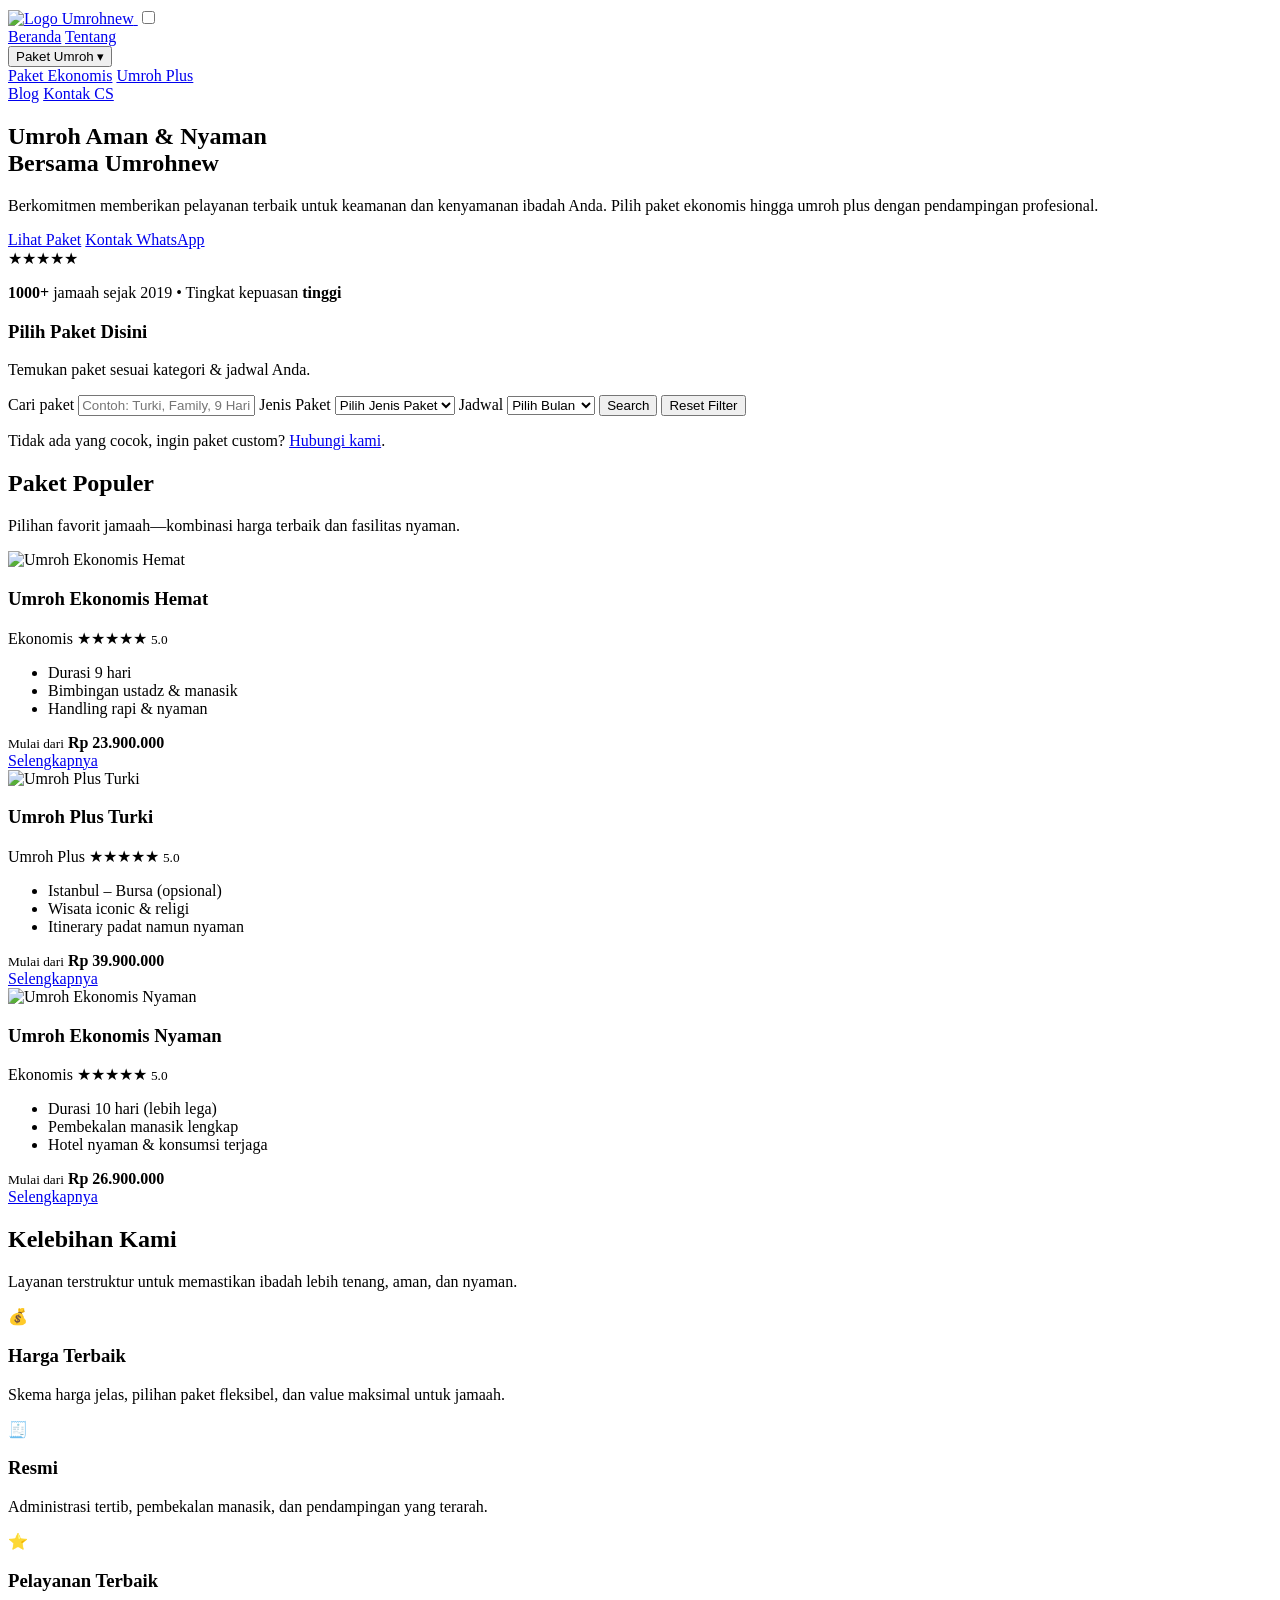
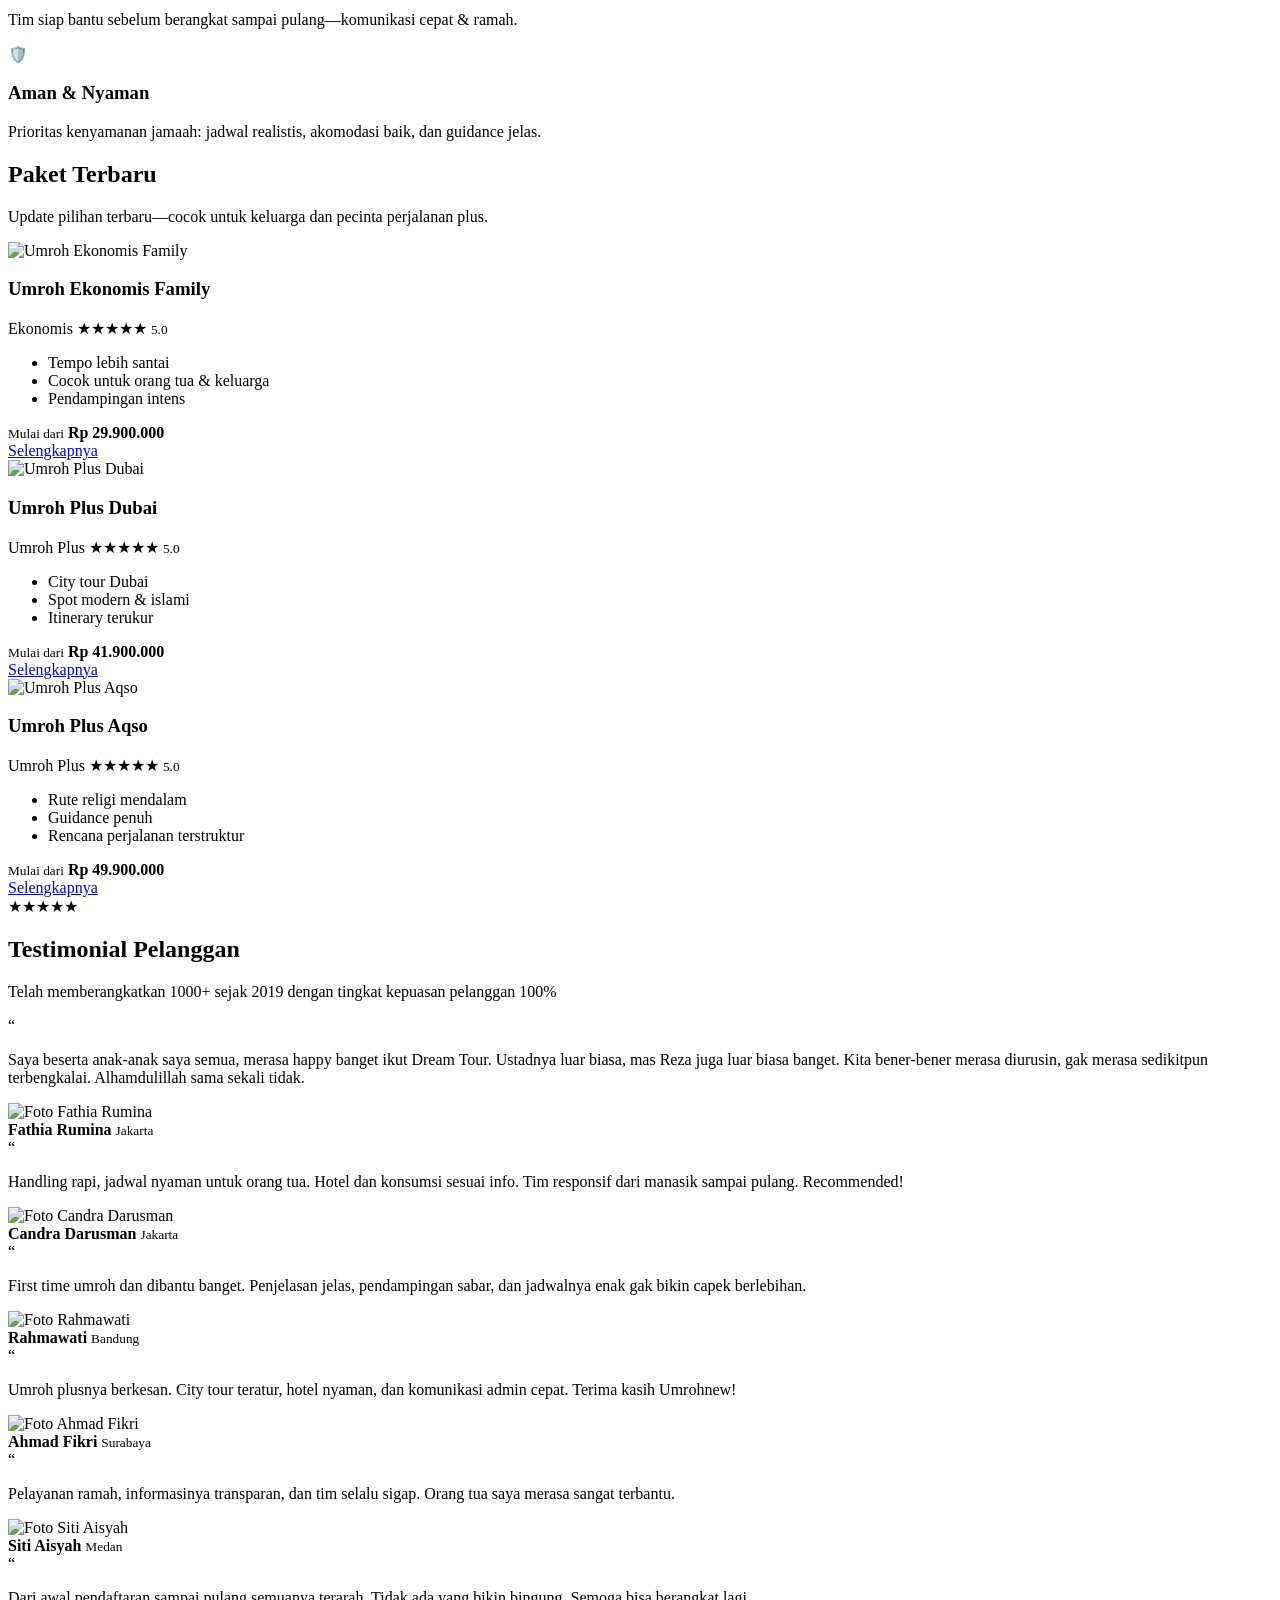
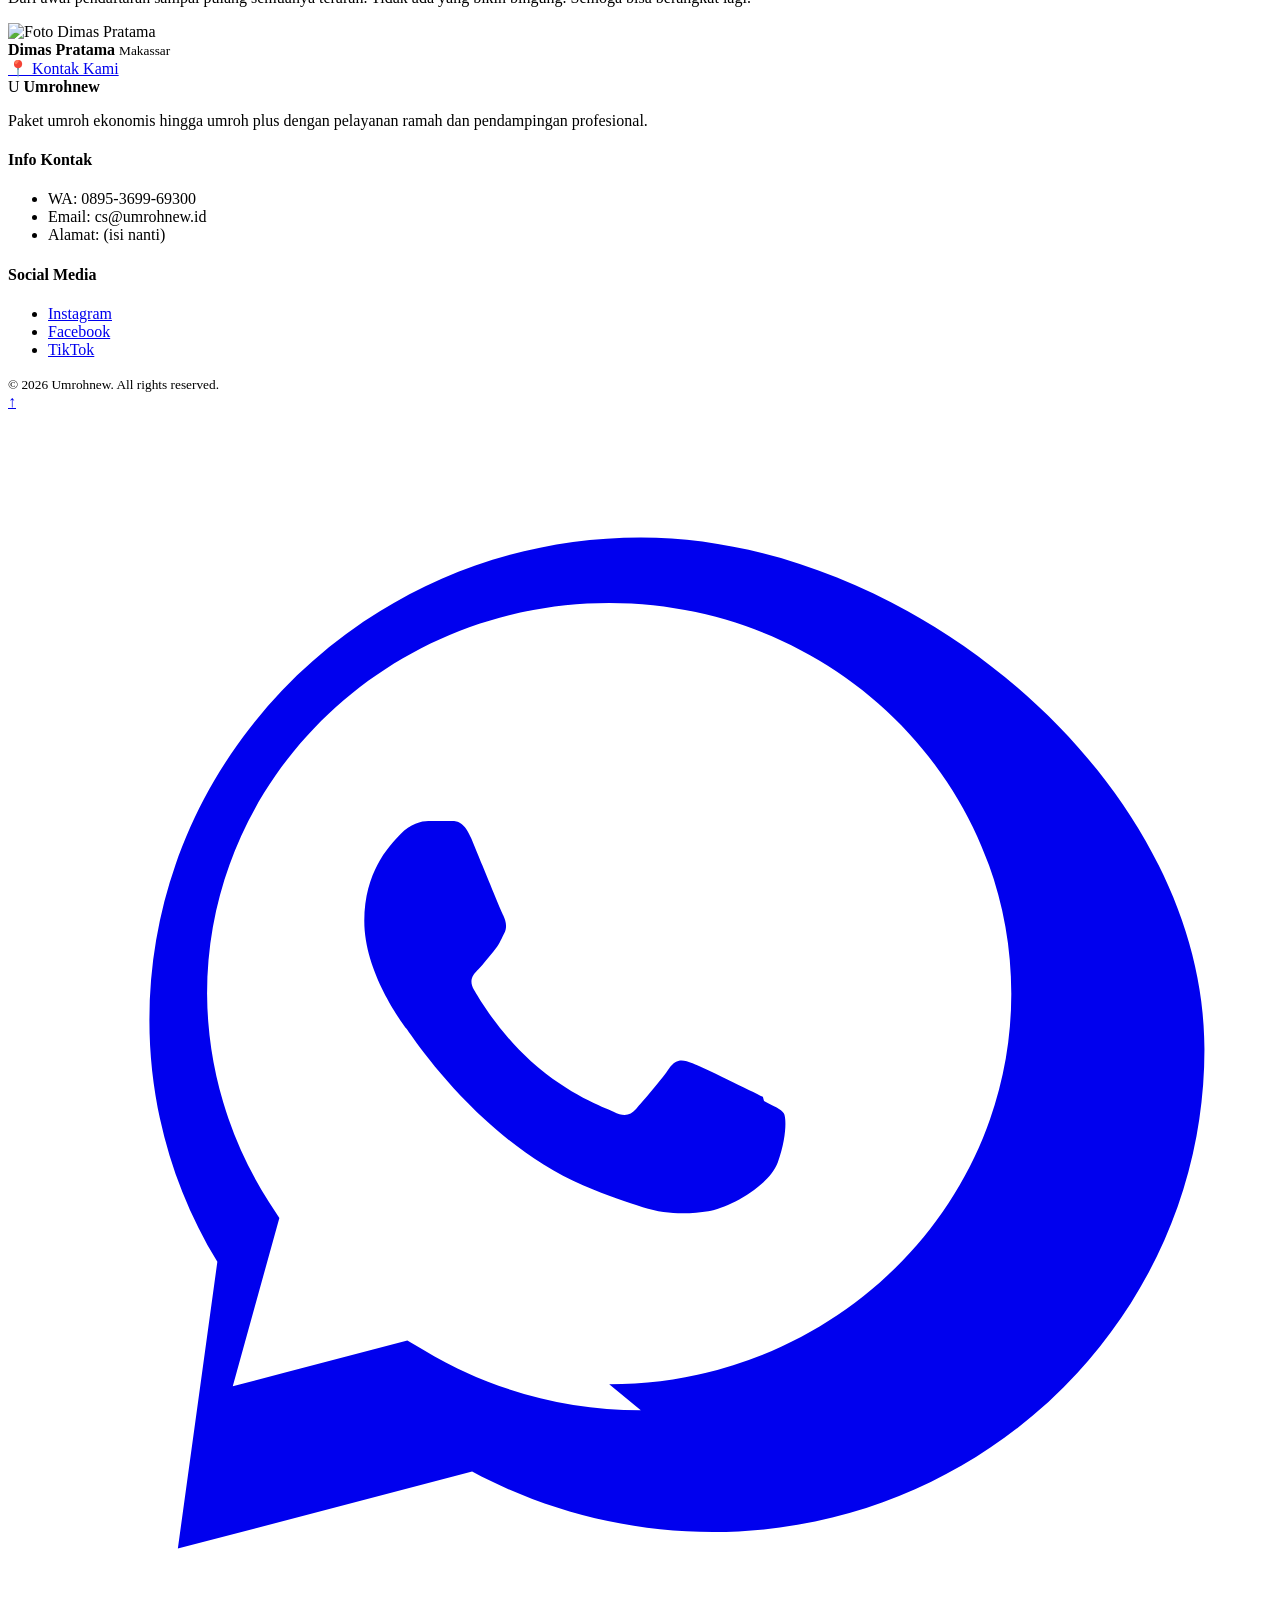
==== index.html @ 3539a723 "Add files via upload" ====
<!DOCTYPE html>
<html lang="id">
<head>
  <meta charset="utf-8" />
  <meta name="viewport" content="width=device-width, initial-scale=1" />

  <title>Umrohnew — Paket Umroh Aman & Nyaman</title>
  <meta name="description" content="Umrohnew menyediakan paket umroh aman & nyaman: ekonomis hingga umroh plus. Cari paket sesuai jadwal & budget Anda." />
  <meta name="keywords" content="paket umroh, umroh murah, paket umroh ekonomis, umroh plus, umroh plus turki, umroh plus dubai, umroh aqsa, travel umroh terpercaya, biaya umroh, jadwal umroh, umroh keluarga, umroh nyaman, umroh aman, umrohnew" />
  <meta name="author" content="haidar" />
  <meta name="robots" content="index,follow,max-image-preview:large,max-snippet:-1,max-video-preview:-1" />
  <meta name="googlebot" content="index,follow,max-image-preview:large,max-snippet:-1,max-video-preview:-1" />
  <meta name="theme-color" content="#1b1f5c" />

  <!-- Canonical -->
  <link rel="canonical" href="https://umrohnew.id/" />

  <!-- Favicon (maksimal) -->
  <link rel="icon" href="assets/img/favicon.ico" sizes="any">
  <link rel="icon" type="image/png" href="assets/img/favicon-32.png" sizes="32x32">
  <link rel="icon" type="image/png" href="assets/img/favicon-16.png" sizes="16x16">
  <link rel="apple-touch-icon" href="assets/img/apple-touch-icon.png" sizes="180x180">
  <link rel="manifest" href="assets/site.webmanifest">
  <meta name="apple-mobile-web-app-title" content="Umrohnew">
  <meta name="application-name" content="Umrohnew">

  <!-- Open Graph -->
  <meta property="og:type" content="website" />
  <meta property="og:locale" content="id_ID" />
  <meta property="og:site_name" content="Umrohnew" />
  <meta property="og:title" content="Umrohnew — Paket Umroh Aman & Nyaman" />
  <meta property="og:description" content="Paket umroh ekonomis hingga umroh plus. Cari jadwal & budget terbaik, konsultasi cepat via WhatsApp." />
  <meta property="og:url" content="https://umrohnew.id/" />
  <meta property="og:image" content="https://source.unsplash.com/1200x630/?mecca,kaaba" />
  <meta property="og:image:alt" content="Paket Umroh Umrohnew" />

  <!-- Twitter -->
  <meta name="twitter:card" content="summary_large_image" />
  <meta name="twitter:title" content="Umrohnew — Paket Umroh Aman & Nyaman" />
  <meta name="twitter:description" content="Paket umroh ekonomis hingga umroh plus. Cari jadwal & budget terbaik, konsultasi cepat via WhatsApp." />
  <meta name="twitter:image" content="https://source.unsplash.com/1200x630/?mecca,kaaba" />

  <!-- Performance hints -->
  <link rel="preconnect" href="https://source.unsplash.com" crossorigin>
  <link rel="dns-prefetch" href="https://source.unsplash.com">
  <link rel="preconnect" href="https://wa.me" crossorigin>
  <link rel="dns-prefetch" href="https://wa.me">

  <link rel="preload" as="style" href="assets/css/main.css" />
  <link rel="stylesheet" href="assets/css/main.css" />

  <!-- Structured Data (AI Overview/SEO) -->
  <script type="application/ld+json">
  {
    "@context": "https://schema.org",
    "@type": "WebSite",
    "name": "Umrohnew",
    "url": "https://umrohnew.id/",
    "inLanguage": "id-ID",
    "publisher": {
      "@type": "Organization",
      "name": "Umrohnew",
      "url": "https://umrohnew.id/",
      "logo": {
        "@type": "ImageObject",
        "url": "https://umrohnew.id/assets/img/logo-umrohnew.png"
      }
    },
    "potentialAction": {
      "@type": "SearchAction",
      "target": "https://umrohnew.id/?q={search_term_string}",
      "query-input": "required name=search_term_string"
    }
  }
  </script>

  <script type="application/ld+json">
  {
    "@context": "https://schema.org",
    "@type": "Organization",
    "name": "Umrohnew",
    "url": "https://umrohnew.id/",
    "logo": "https://umrohnew.id/assets/img/logo-umrohnew.png",
    "sameAs": [],
    "contactPoint": [{
      "@type": "ContactPoint",
      "telephone": "+62-895-3699-69300",
      "contactType": "customer service",
      "areaServed": "ID",
      "availableLanguage": ["id"]
    }]
  }
  </script>

  <script type="application/ld+json">
  {
    "@context": "https://schema.org",
    "@type": "ItemList",
    "name": "Daftar Paket Umroh Umrohnew",
    "itemListElement": [
      {
        "@type": "ListItem",
        "position": 1,
        "item": {
          "@type": "Product",
          "name": "Umroh Ekonomis Hemat",
          "category": "Paket Ekonomis",
          "offers": {
            "@type": "Offer",
            "priceCurrency": "IDR",
            "price": "23900000",
            "availability": "https://schema.org/InStock"
          }
        }
      },
      {
        "@type": "ListItem",
        "position": 2,
        "item": {
          "@type": "Product",
          "name": "Umroh Plus Turki",
          "category": "Umroh Plus",
          "offers": {
            "@type": "Offer",
            "priceCurrency": "IDR",
            "price": "39900000",
            "availability": "https://schema.org/InStock"
          }
        }
      },
      {
        "@type": "ListItem",
        "position": 3,
        "item": {
          "@type": "Product",
          "name": "Umroh Ekonomis Nyaman",
          "category": "Paket Ekonomis",
          "offers": {
            "@type": "Offer",
            "priceCurrency": "IDR",
            "price": "26900000",
            "availability": "https://schema.org/InStock"
          }
        }
      },
      {
        "@type": "ListItem",
        "position": 4,
        "item": {
          "@type": "Product",
          "name": "Umroh Ekonomis Family",
          "category": "Paket Ekonomis",
          "offers": {
            "@type": "Offer",
            "priceCurrency": "IDR",
            "price": "29900000",
            "availability": "https://schema.org/InStock"
          }
        }
      },
      {
        "@type": "ListItem",
        "position": 5,
        "item": {
          "@type": "Product",
          "name": "Umroh Plus Dubai",
          "category": "Umroh Plus",
          "offers": {
            "@type": "Offer",
            "priceCurrency": "IDR",
            "price": "41900000",
            "availability": "https://schema.org/InStock"
          }
        }
      },
      {
        "@type": "ListItem",
        "position": 6,
        "item": {
          "@type": "Product",
          "name": "Umroh Plus Aqso",
          "category": "Umroh Plus",
          "offers": {
            "@type": "Offer",
            "priceCurrency": "IDR",
            "price": "49900000",
            "availability": "https://schema.org/InStock"
          }
        }
      }
    ]
  }
  </script>
</head>

<body id="top">
  <!-- Header / Navbar -->
  <header class="site-header">
    <div class="container nav-wrap">
      <a class="brand" href="#top" aria-label="Umrohnew">
        <img class="brand-logo" src="assets/img/logonew.png" alt="Logo Umrohnew" width="1600" height="1600" decoding="async" fetchpriority="high" />
      </a>

      <!-- Mobile nav toggle (no JS) -->
      <input type="checkbox" id="navToggle" class="nav-toggle" />
      <label for="navToggle" class="nav-burger" aria-label="Buka menu navigasi">
        <span></span><span></span><span></span>
      </label>

      <nav class="nav" aria-label="Navigasi utama">
        <a href="index.html" class="nav-link">Beranda</a>
        <a href="about.html" class="nav-link">Tentang</a>

        <div class="nav-dropdown">
          <button class="nav-link nav-dropbtn" type="button" aria-haspopup="true" aria-expanded="false">
            Paket Umroh <span class="caret">▾</span>
          </button>
          <div class="nav-dropmenu" role="menu">
            <a href="ekonomis.html" role="menuitem">Paket Ekonomis</a>
            <a href="umroh.html" role="menuitem">Umroh Plus</a>
          </div>
        </div>

        <a href="blog.html" class="nav-link">Blog</a>
        <a class="btn btn-ghost" href="kontak.html">Kontak CS</a>
      </nav>
    </div>
  </header>

  <!-- Hero -->
  <main id="beranda" class="hero">
    <div class="container hero-grid">
      <section class="hero-copy">
        <h1>Umroh Aman & Nyaman<br />Bersama <span class="highlight">Umrohnew</span></h1>
        <p class="lead">
          Berkomitmen memberikan pelayanan terbaik untuk keamanan dan kenyamanan ibadah Anda.
          Pilih paket ekonomis hingga umroh plus dengan pendampingan profesional.
        </p>

        <div class="hero-cta">
          <a class="btn btn-primary" href="#paket-populer">Lihat Paket</a>
          <a class="btn btn-outline" target="_blank" rel="noopener"
             href="https://wa.me/62895369969300?text=Assalamualaikum%20Umrohnew,%20saya%20ingin%20konsultasi%20paket%20umroh.">
            Kontak WhatsApp
          </a>
        </div>

        <div class="trust">
          <div class="stars" aria-label="Rating 5 dari 5">
            ★★★★★
          </div>
          <p><strong>1000+</strong> jamaah sejak 2019 • Tingkat kepuasan <strong>tinggi</strong></p>
        </div>
      </section>

      <aside class="hero-card" aria-label="Cari paket">
        <h3>Pilih Paket Disini</h3>
        <p class="muted">Temukan paket sesuai kategori & jadwal Anda.</p>

        <!-- SEARCH (functional) -->
        <form id="searchForm" class="search-form" action="#paket-populer" method="get">
          <label>
            Cari paket
            <input id="searchQuery" type="text" name="q" placeholder="Contoh: Turki, Family, 9 Hari" />
          </label>

          <label>
            Jenis Paket
            <select id="searchJenis" name="jenis">
              <option value="">Pilih Jenis Paket</option>
              <option value="ekonomis">Paket Ekonomis</option>
              <option value="plus">Umroh Plus</option>
            </select>
          </label>

          <label>
            Jadwal
            <select id="searchJadwal" name="jadwal">
              <option value="">Pilih Bulan</option>
              <option>Januari</option>
              <option>Februari</option>
              <option>Maret</option>
              <option>April</option>
              <option>Mei</option>
              <option>Juni</option>
              <option>Juli</option>
              <option>Agustus</option>
              <option>September</option>
              <option>Oktober</option>
              <option>November</option>
              <option>Desember</option>
            </select>
          </label>

          <button class="btn btn-primary btn-full" type="submit">Search</button>
          <button class="btn btn-dark btn-full" type="button" id="resetSearch">Reset Filter</button>
          <p class="small muted" id="searchResultInfo" aria-live="polite"></p>

          <p class="small muted">
            Tidak ada yang cocok, ingin paket custom? <a href="kontak.html">Hubungi kami</a>.
          </p>
        </form>
      </aside>
    </div>
  </main>

  <!-- Paket Populer -->
  <section id="paket-populer" class="section section-soft">
    <div class="container">
      <div class="section-head">
        <h2>Paket Populer</h2>
        <p class="muted">Pilihan favorit jamaah—kombinasi harga terbaik dan fasilitas nyaman.</p>
      </div>

      <div class="cards-grid">
        <!-- Ekonomis 1 -->
        <article class="pkg-card" id="paket-ekonomis"
          data-jenis="ekonomis"
          data-jadwal="Januari"
          data-title="Umroh Ekonomis Hemat"
          data-price="23900000">
          <div class="pkg-img" aria-label="Foto paket umroh">
            <img src="assets/img/umroh1_11zon.webp" alt="Umroh Ekonomis Hemat" loading="lazy" decoding="async" width="1200" height="900" />
          </div>
          <div class="pkg-body">
            <h3>Umroh Ekonomis Hemat</h3>
            <div class="pkg-meta">
              <span class="badge">Ekonomis</span>
              <span class="rating">★★★★★ <small>5.0</small></span>
            </div>
            <ul class="pkg-points">
              <li>Durasi 9 hari</li>
              <li>Bimbingan ustadz & manasik</li>
              <li>Handling rapi & nyaman</li>
            </ul>
            <div class="pkg-foot">
              <div class="price">
                <small>Mulai dari</small>
                <strong>Rp 23.900.000</strong>
              </div>
              <a class="btn btn-dark" href="ekonomis.html">Selengkapnya</a>
            </div>
          </div>
        </article>

        <!-- Plus 1 -->
        <article class="pkg-card" id="paket-plus"
          data-jenis="plus"
          data-jadwal="Februari"
          data-title="Umroh Plus Turki"
          data-price="39900000">
          <div class="pkg-img" aria-label="Foto umroh plus Turki">
            <img src="assets/img/umroh2_11zon.webp" alt="Umroh Plus Turki" loading="lazy" decoding="async" width="1200" height="900" />
          </div>
          <div class="pkg-body">
            <h3>Umroh Plus Turki</h3>
            <div class="pkg-meta">
              <span class="badge badge-plus">Umroh Plus</span>
              <span class="rating">★★★★★ <small>5.0</small></span>
            </div>
            <ul class="pkg-points">
              <li>Istanbul – Bursa (opsional)</li>
              <li>Wisata iconic & religi</li>
              <li>Itinerary padat namun nyaman</li>
            </ul>
            <div class="pkg-foot">
              <div class="price">
                <small>Mulai dari</small>
                <strong>Rp 39.900.000</strong>
              </div>
              <a class="btn btn-dark" href="umroh.html">Selengkapnya</a>
            </div>
          </div>
        </article>

        <!-- Ekonomis 2 -->
        <article class="pkg-card"
          data-jenis="ekonomis"
          data-jadwal="Maret"
          data-title="Umroh Ekonomis Nyaman"
          data-price="26900000">
          <div class="pkg-img" aria-label="Foto paket umroh ekonomis">
            <img src="assets/img/umroh3_11zon.webp" alt="Umroh Ekonomis Nyaman" loading="lazy" decoding="async" width="1200" height="900" />
          </div>
          <div class="pkg-body">
            <h3>Umroh Ekonomis Nyaman</h3>
            <div class="pkg-meta">
              <span class="badge">Ekonomis</span>
              <span class="rating">★★★★★ <small>5.0</small></span>
            </div>
            <ul class="pkg-points">
              <li>Durasi 10 hari (lebih lega)</li>
              <li>Pembekalan manasik lengkap</li>
              <li>Hotel nyaman & konsumsi terjaga</li>
            </ul>
            <div class="pkg-foot">
              <div class="price">
                <small>Mulai dari</small>
                <strong>Rp 26.900.000</strong>
              </div>
              <a class="btn btn-dark" href="ekonomis.html">Selengkapnya</a>
            </div>
          </div>
        </article>
      </div>
    </div>
  </section>

  <!-- Kelebihan -->
  <section class="section section-dark">
    <div class="container">
      <div class="section-head center">
        <h2>Kelebihan Kami</h2>
        <p class="muted-on-dark">
          Layanan terstruktur untuk memastikan ibadah lebih tenang, aman, dan nyaman.
        </p>
      </div>

      <div class="feature-grid">
        <div class="feature">
          <div class="icon">💰</div>
          <h3>Harga Terbaik</h3>
          <p>Skema harga jelas, pilihan paket fleksibel, dan value maksimal untuk jamaah.</p>
        </div>
        <div class="feature">
          <div class="icon">🧾</div>
          <h3>Resmi</h3>
          <p>Administrasi tertib, pembekalan manasik, dan pendampingan yang terarah.</p>
        </div>
        <div class="feature">
          <div class="icon">⭐</div>
          <h3>Pelayanan Terbaik</h3>
          <p>Tim siap bantu sebelum berangkat sampai pulang—komunikasi cepat & ramah.</p>
        </div>
        <div class="feature">
          <div class="icon">🛡️</div>
          <h3>Aman & Nyaman</h3>
          <p>Prioritas kenyamanan jamaah: jadwal realistis, akomodasi baik, dan guidance jelas.</p>
        </div>
      </div>
    </div>
  </section>

  <!-- Paket Terbaru -->
  <section class="section">
    <div class="container">
      <div class="section-head">
        <h2>Paket Terbaru</h2>
        <p class="muted">Update pilihan terbaru—cocok untuk keluarga dan pecinta perjalanan plus.</p>
      </div>

      <div class="cards-grid">
        <!-- Ekonomis 3 -->
        <article class="pkg-card"
          data-jenis="ekonomis"
          data-jadwal="April"
          data-title="Umroh Ekonomis Family"
          data-price="29900000">
          <div class="pkg-img" aria-label="Foto paket umroh family">
            <img src="assets/img/umroh4_11zon.webp" alt="Umroh Ekonomis Family" loading="lazy" decoding="async" width="1200" height="900" />
          </div>
          <div class="pkg-body">
            <h3>Umroh Ekonomis Family</h3>
            <div class="pkg-meta">
              <span class="badge">Ekonomis</span>
              <span class="rating">★★★★★ <small>5.0</small></span>
            </div>
            <ul class="pkg-points">
              <li>Tempo lebih santai</li>
              <li>Cocok untuk orang tua & keluarga</li>
              <li>Pendampingan intens</li>
            </ul>
            <div class="pkg-foot">
              <div class="price">
                <small>Mulai dari</small>
                <strong>Rp 29.900.000</strong>
              </div>
              <a class="btn btn-dark" href="ekonomis.html">Selengkapnya</a>
            </div>
          </div>
        </article>

        <!-- Plus 2 -->
        <article class="pkg-card"
          data-jenis="plus"
          data-jadwal="Mei"
          data-title="Umroh Plus Dubai"
          data-price="41900000">
          <div class="pkg-img" aria-label="Foto umroh plus Dubai">
            <img src="assets/img/umroh5_11zon.webp" alt="Umroh Plus Dubai" loading="lazy" decoding="async" width="1200" height="900" />
          </div>
          <div class="pkg-body">
            <h3>Umroh Plus Dubai</h3>
            <div class="pkg-meta">
              <span class="badge badge-plus">Umroh Plus</span>
              <span class="rating">★★★★★ <small>5.0</small></span>
            </div>
            <ul class="pkg-points">
              <li>City tour Dubai</li>
              <li>Spot modern & islami</li>
              <li>Itinerary terukur</li>
            </ul>
            <div class="pkg-foot">
              <div class="price">
                <small>Mulai dari</small>
                <strong>Rp 41.900.000</strong>
              </div>
              <a class="btn btn-dark" href="ekonomis.html">Selengkapnya</a>
            </div>
          </div>
        </article>

        <!-- Plus 3 -->
        <article class="pkg-card"
          data-jenis="plus"
          data-jadwal="Juni"
          data-title="Umroh Plus Aqso"
          data-price="49900000">
          <div class="pkg-img" aria-label="Foto umroh plus Aqso">
            <img src="assets/img/umroh6_11zon.webp" alt="Umroh Plus Aqso" loading="lazy" decoding="async" width="1200" height="900" />
          </div>
          <div class="pkg-body">
            <h3>Umroh Plus Aqso</h3>
            <div class="pkg-meta">
              <span class="badge badge-plus">Umroh Plus</span>
              <span class="rating">★★★★★ <small>5.0</small></span>
            </div>
            <ul class="pkg-points">
              <li>Rute religi mendalam</li>
              <li>Guidance penuh</li>
              <li>Rencana perjalanan terstruktur</li>
            </ul>
            <div class="pkg-foot">
              <div class="price">
                <small>Mulai dari</small>
                <strong>Rp 49.900.000</strong>
              </div>
              <a class="btn btn-dark" href="umroh.html">Selengkapnya</a>
            </div>
          </div>
        </article>
      </div>
    </div>
  </section>

  <!-- Testimonial (slider) -->
  <section class="section">
    <div class="container">
      <div class="section-head center testi-head">
        <div class="stars big testi-stars">★★★★★</div>
        <h2>Testimonial Pelanggan</h2>
        <p class="muted">Telah memberangkatkan 1000+ sejak 2019 dengan tingkat kepuasan pelanggan 100%</p>
      </div>

      <div class="testi-slider" id="testiSlider" aria-label="Slider testimonial">
        <div class="testi-track">
          <article class="testi-card testi-card-lg">
            <div class="quote-mark" aria-hidden="true">“</div>
            <p class="testi-text">
              Saya beserta anak-anak saya semua, merasa happy banget ikut Dream Tour. Ustadnya luar biasa, mas Reza juga luar biasa banget.
              Kita bener-bener merasa diurusin, gak merasa sedikitpun terbengkalai. Alhamdulillah sama sekali tidak.
            </p>
            <div class="testi-divider"></div>
            <div class="who who-lg">
              <img class="avatar-img" src="https://source.unsplash.com/200x200/?portrait,woman" alt="Foto Fathia Rumina" loading="lazy" decoding="async" width="200" height="200" />
              <div>
                <strong>Fathia Rumina</strong>
                <small class="muted">Jakarta</small>
              </div>
            </div>
          </article>

          <article class="testi-card testi-card-lg">
            <div class="quote-mark" aria-hidden="true">“</div>
            <p class="testi-text">
              Handling rapi, jadwal nyaman untuk orang tua. Hotel dan konsumsi sesuai info. Tim responsif dari manasik sampai pulang.
              Recommended!
            </p>
            <div class="testi-divider"></div>
            <div class="who who-lg">
              <img class="avatar-img" src="https://source.unsplash.com/200x200/?portrait,man" alt="Foto Candra Darusman" loading="lazy" decoding="async" width="200" height="200" />
              <div>
                <strong>Candra Darusman</strong>
                <small class="muted">Jakarta</small>
              </div>
            </div>
          </article>

          <article class="testi-card testi-card-lg">
            <div class="quote-mark" aria-hidden="true">“</div>
            <p class="testi-text">
              First time umroh dan dibantu banget. Penjelasan jelas, pendampingan sabar, dan jadwalnya enak gak bikin capek berlebihan.
            </p>
            <div class="testi-divider"></div>
            <div class="who who-lg">
              <img class="avatar-img" src="https://source.unsplash.com/200x200/?portrait,hijab" alt="Foto Rahmawati" loading="lazy" decoding="async" width="200" height="200" />
              <div>
                <strong>Rahmawati</strong>
                <small class="muted">Bandung</small>
              </div>
            </div>
          </article>

          <article class="testi-card testi-card-lg">
            <div class="quote-mark" aria-hidden="true">“</div>
            <p class="testi-text">
              Umroh plusnya berkesan. City tour teratur, hotel nyaman, dan komunikasi admin cepat. Terima kasih Umrohnew!
            </p>
            <div class="testi-divider"></div>
            <div class="who who-lg">
              <img class="avatar-img" src="https://source.unsplash.com/200x200/?portrait,male" alt="Foto Ahmad Fikri" loading="lazy" decoding="async" width="200" height="200" />
              <div>
                <strong>Ahmad Fikri</strong>
                <small class="muted">Surabaya</small>
              </div>
            </div>
          </article>

          <article class="testi-card testi-card-lg">
            <div class="quote-mark" aria-hidden="true">“</div>
            <p class="testi-text">
              Pelayanan ramah, informasinya transparan, dan tim selalu sigap. Orang tua saya merasa sangat terbantu.
            </p>
            <div class="testi-divider"></div>
            <div class="who who-lg">
              <img class="avatar-img" src="https://source.unsplash.com/200x200/?portrait,smile" alt="Foto Siti Aisyah" loading="lazy" decoding="async" width="200" height="200" />
              <div>
                <strong>Siti Aisyah</strong>
                <small class="muted">Medan</small>
              </div>
            </div>
          </article>

          <article class="testi-card testi-card-lg">
            <div class="quote-mark" aria-hidden="true">“</div>
            <p class="testi-text">
              Dari awal pendaftaran sampai pulang semuanya terarah. Tidak ada yang bikin bingung. Semoga bisa berangkat lagi.
            </p>
            <div class="testi-divider"></div>
            <div class="who who-lg">
              <img class="avatar-img" src="https://source.unsplash.com/200x200/?portrait,indonesia" alt="Foto Dimas Pratama" loading="lazy" decoding="async" width="200" height="200" />
              <div>
                <strong>Dimas Pratama</strong>
                <small class="muted">Makassar</small>
              </div>
            </div>
          </article>
        </div>
      </div>

      <div class="center mt-24">
        <a class="btn btn-outline btn-reviews" href="kontak.html" aria-label="Lihat semua ulasan">
          <span class="btn-ic" aria-hidden="true">📍</span>
          Kontak Kami
        </a>
      </div>
    </div>
  </section>

  <!-- Footer -->
  <footer class="site-footer">
    <div class="container footer-grid">
      <div>
        <div class="footer-brand">
          <span class="brand-mark">U</span>
          <strong>Umrohnew</strong>
        </div>
        <p class="muted-on-dark">
          Paket umroh ekonomis hingga umroh plus dengan pelayanan ramah dan pendampingan profesional.
        </p>
      </div>

      <div>
        <h4>Info Kontak</h4>
        <ul class="footer-list">
          <li>WA: 0895-3699-69300</li>
          <li>Email: cs@umrohnew.id</li>
          <li>Alamat: (isi nanti)</li>
        </ul>
      </div>

      <div>
        <h4>Social Media</h4>
        <ul class="footer-list">
          <li><a href="#top">Instagram</a></li>
          <li><a href="#top">Facebook</a></li>
          <li><a href="#top">TikTok</a></li>
        </ul>
      </div>
    </div>

    <div class="container footer-bottom">
      <small>© 2026 Umrohnew. All rights reserved.</small>
    </div>
  </footer>

  <!-- Floating Buttons -->
  <div class="floating">
    <a class="float-btn float-up" href="#top" aria-label="Kembali ke atas">↑</a>
    <a class="float-btn float-wa"
       target="_blank" rel="noopener"
       href="https://wa.me/62895369969300?text=Assalamualaikum%20Umrohnew,%20saya%20ingin%20konsultasi%20paket%20umroh."
       aria-label="Chat WhatsApp Umrohnew">
      <span class="wa-icon" aria-hidden="true">
        <svg class="wa-svg" viewBox="0 0 32 32" role="img" focusable="false">
          <path fill="currentColor" d="M19.11 17.36c-.26-.13-1.54-.76-1.78-.85-.24-.09-.41-.13-.59.13-.17.26-.68.85-.84 1.03-.15.17-.31.2-.57.07-.26-.13-1.1-.4-2.09-1.28-.77-.69-1.29-1.54-1.44-1.8-.15-.26-.02-.4.11-.53.12-.12.26-.31.39-.46.13-.15.17-.26.26-.44.09-.17.04-.33-.02-.46-.07-.13-.59-1.42-.81-1.95-.21-.5-.43-.44-.59-.44h-.5c-.17 0-.46.07-.7.33-.24.26-.92.9-.92 2.2 0 1.3.94 2.55 1.07 2.73.13.17 1.85 2.83 4.48 3.97.63.27 1.12.43 1.5.55.63.2 1.21.17 1.66.1.51-.08 1.54-.63 1.76-1.24.22-.61.22-1.13.15-1.24-.07-.11-.24-.17-.5-.31z"/>
          <path fill="currentColor" d="M16.02 3.2c-6.86 0-12.44 5.48-12.44 12.22 0 2.16.59 4.27 1.72 6.12L4.3 28.8l7.45-1.95c1.86 1 3.96 1.53 6.1 1.53 6.86 0 12.44-5.48 12.44-12.22S22.88 3.2 16.02 3.2zm0 22.1c-1.95 0-3.86-.53-5.52-1.54l-.39-.23-4.42 1.16 1.18-4.26-.26-.4a9.86 9.86 0 0 1-1.57-5.28c0-5.45 4.55-9.89 10.18-9.89 5.63 0 10.18 4.44 10.18 9.89 0 5.45-4.55 9.89-10.18 9.89z"/>
        </svg>
      </span>
    </a>
  </div>

  <!-- Scripts: search filter, WA detail, floating up, mobile dropdown, testimonial auto slide -->
  <script>
  (function () {
    const WA_NUMBER = "62895369969300";
    const DEFAULT_WA_TEXT = "Assalamualaikum Umrohnew, saya ingin konsultasi paket umroh.";

    function rupiah(n) {
      const num = Number(n || 0);
      return "Rp " + num.toLocaleString("id-ID");
    }
    function normalize(str) {
      return String(str || "").toLowerCase().replace(/\s+/g, " ").trim();
    }
    function buildWaLink(text) {
      return `https://wa.me/${WA_NUMBER}?text=${encodeURIComponent(text)}`;
    }
    function scrollToEl(el) {
      if (!el) return;
      el.scrollIntoView({ behavior: "smooth", block: "start" });
    }

    // ===== Search / Filter =====
    const form = document.getElementById("searchForm");
    const qInput = document.getElementById("searchQuery");
    const jenisSelect = document.getElementById("searchJenis");
    const jadwalSelect = document.getElementById("searchJadwal");
    const resetBtn = document.getElementById("resetSearch");
    const infoEl = document.getElementById("searchResultInfo");
    const paketSection = document.getElementById("paket-populer");
    const cards = Array.from(document.querySelectorAll(".pkg-card"));

    function applyFilter() {
      const q = normalize(qInput ? qInput.value : "");
      const jenis = normalize(jenisSelect ? jenisSelect.value : "");
      const jadwal = normalize(jadwalSelect ? jadwalSelect.value : "");

      let shown = 0;

      cards.forEach(card => {
        const title = normalize(card.dataset.title || card.querySelector("h3")?.textContent);
        const cardJenis = normalize(card.dataset.jenis);
        const cardJadwal = normalize(card.dataset.jadwal);

        const bullets = normalize(Array.from(card.querySelectorAll(".pkg-points li"))
          .map(li => li.textContent).join(" "));

        const textMatch = !q || title.includes(q) || bullets.includes(q);
        const jenisMatch = !jenis || cardJenis === jenis;
        const jadwalMatch = !jadwal || cardJadwal === jadwal;

        const ok = textMatch && jenisMatch && jadwalMatch;

        card.style.display = ok ? "" : "none";
        if (ok) shown++;
      });

      if (infoEl) {
        infoEl.textContent = shown === 0
          ? "Tidak ditemukan paket yang cocok. Coba ubah kata kunci / filter, atau hubungi kami."
          : `Menampilkan ${shown} paket sesuai pencarian.`;
      }

      scrollToEl(paketSection);
    }

    function resetFilter() {
      if (qInput) qInput.value = "";
      if (jenisSelect) jenisSelect.value = "";
      if (jadwalSelect) jadwalSelect.value = "";

      cards.forEach(card => (card.style.display = ""));
      if (infoEl) infoEl.textContent = "";
      scrollToEl(paketSection);
    }

    if (form) form.addEventListener("submit", function (e) { e.preventDefault(); applyFilter(); });
    if (resetBtn) resetBtn.addEventListener("click", resetFilter);
    if (jenisSelect) jenisSelect.addEventListener("change", applyFilter);
    if (jadwalSelect) jadwalSelect.addEventListener("change", applyFilter);

    // ===== Detail -> WhatsApp with paket info =====
    cards.forEach(card => {
      const detailBtn = card.querySelector('.btn.btn-dark[href="#kontak"]');
      if (!detailBtn) return;

      detailBtn.addEventListener("click", function (e) {
        e.preventDefault();

        const title = card.dataset.title || card.querySelector("h3")?.textContent?.trim() || "Paket Umroh";
        const jenis = card.dataset.jenis ? card.dataset.jenis.toUpperCase() : "";
        const jadwal = card.dataset.jadwal || "";
        const price = card.dataset.price ? rupiah(card.dataset.price) : (card.querySelector(".price strong")?.textContent?.trim() || "");

        const msg =
          `Assalamualaikum Umrohnew, saya ingin konsultasi paket:\n\n` +
          `• Paket: ${title}\n` +
          (jenis ? `• Jenis: ${jenis}\n` : "") +
          (jadwal ? `• Jadwal: ${jadwal}\n` : "") +
          (price ? `• Harga: ${price}\n` : "") +
          `\nMohon info detail itinerary & fasilitasnya. Terima kasih.`;

        window.open(buildWaLink(msg), "_blank", "noopener");
      });
    });

    // ===== Floating Up show/hide + smooth =====
    const floatUp = document.querySelector(".float-up");
    if (floatUp) {
      function toggleUp() {
        const show = window.scrollY > 300;
        floatUp.style.opacity = show ? "1" : "0";
        floatUp.style.pointerEvents = show ? "auto" : "none";
        floatUp.style.transform = show ? "translateY(0)" : "translateY(6px)";
      }
      toggleUp();
      window.addEventListener("scroll", toggleUp, { passive: true });

      floatUp.addEventListener("click", function (e) {
        e.preventDefault();
        window.scrollTo({ top: 0, behavior: "smooth" });
      });
    }

    // ===== Floating WA: ensure default text =====
    const floatWa = document.querySelector(".float-wa");
    if (floatWa) floatWa.setAttribute("href", buildWaLink(DEFAULT_WA_TEXT));

    // ===== Mobile dropdown toggle =====
    const dropBtn = document.querySelector(".nav-dropbtn");
    const dropMenu = document.querySelector(".nav-dropmenu");
    if (dropBtn && dropMenu) {
      dropBtn.addEventListener("click", function (e) {
        e.preventDefault();
        const isOpen = dropMenu.style.display === "block";
        dropMenu.style.display = isOpen ? "none" : "block";
        dropBtn.setAttribute("aria-expanded", String(!isOpen));
      });

      document.addEventListener("click", function (e) {
        const inDrop = e.target.closest(".nav-dropdown");
        if (!inDrop) {
          dropMenu.style.display = "";
          dropBtn.setAttribute("aria-expanded", "false");
        }
      });
    }

    // ===== Testimonial auto slide =====
    (function () {
      const slider = document.getElementById('testiSlider');
      if (!slider) return;

      const track = slider.querySelector('.testi-track');
      if (!track) return;

      let isPaused = false;
      let timer = null;

      function getStep() {
        const card = track.querySelector('.testi-card-lg');
        if (!card) return 0;
        const cardWidth = card.getBoundingClientRect().width;
        const gap = parseFloat(getComputedStyle(track).gap) || 0;
        return cardWidth + gap;
      }

      function autoSlide() {
        if (isPaused) return;
        const step = getStep();
        if (!step) return;

        const maxScroll = track.scrollWidth - track.clientWidth;
        const next = track.scrollLeft + step;

        if (next >= maxScroll - 2) {
          track.scrollTo({ left: 0, behavior: 'smooth' });
        } else {
          track.scrollTo({ left: next, behavior: 'smooth' });
        }
      }

      function start() {
        stop();
        timer = setInterval(autoSlide, 3500);
      }

      function stop() {
        if (timer) clearInterval(timer);
        timer = null;
      }

      slider.addEventListener('mouseenter', () => { isPaused = true; });
      slider.addEventListener('mouseleave', () => { isPaused = false; });

      slider.addEventListener('touchstart', () => { isPaused = true; }, { passive: true });
      slider.addEventListener('touchend', () => { isPaused = false; }, { passive: true });

      track.addEventListener('wheel', () => { isPaused = true; }, { passive: true });
      track.addEventListener('scroll', () => {
        isPaused = true;
        clearTimeout(track._resumeTimer);
        track._resumeTimer = setTimeout(() => { isPaused = false; }, 1200);
      }, { passive: true });

      start();
    })();

  })();
  </script>

</body>
</html>
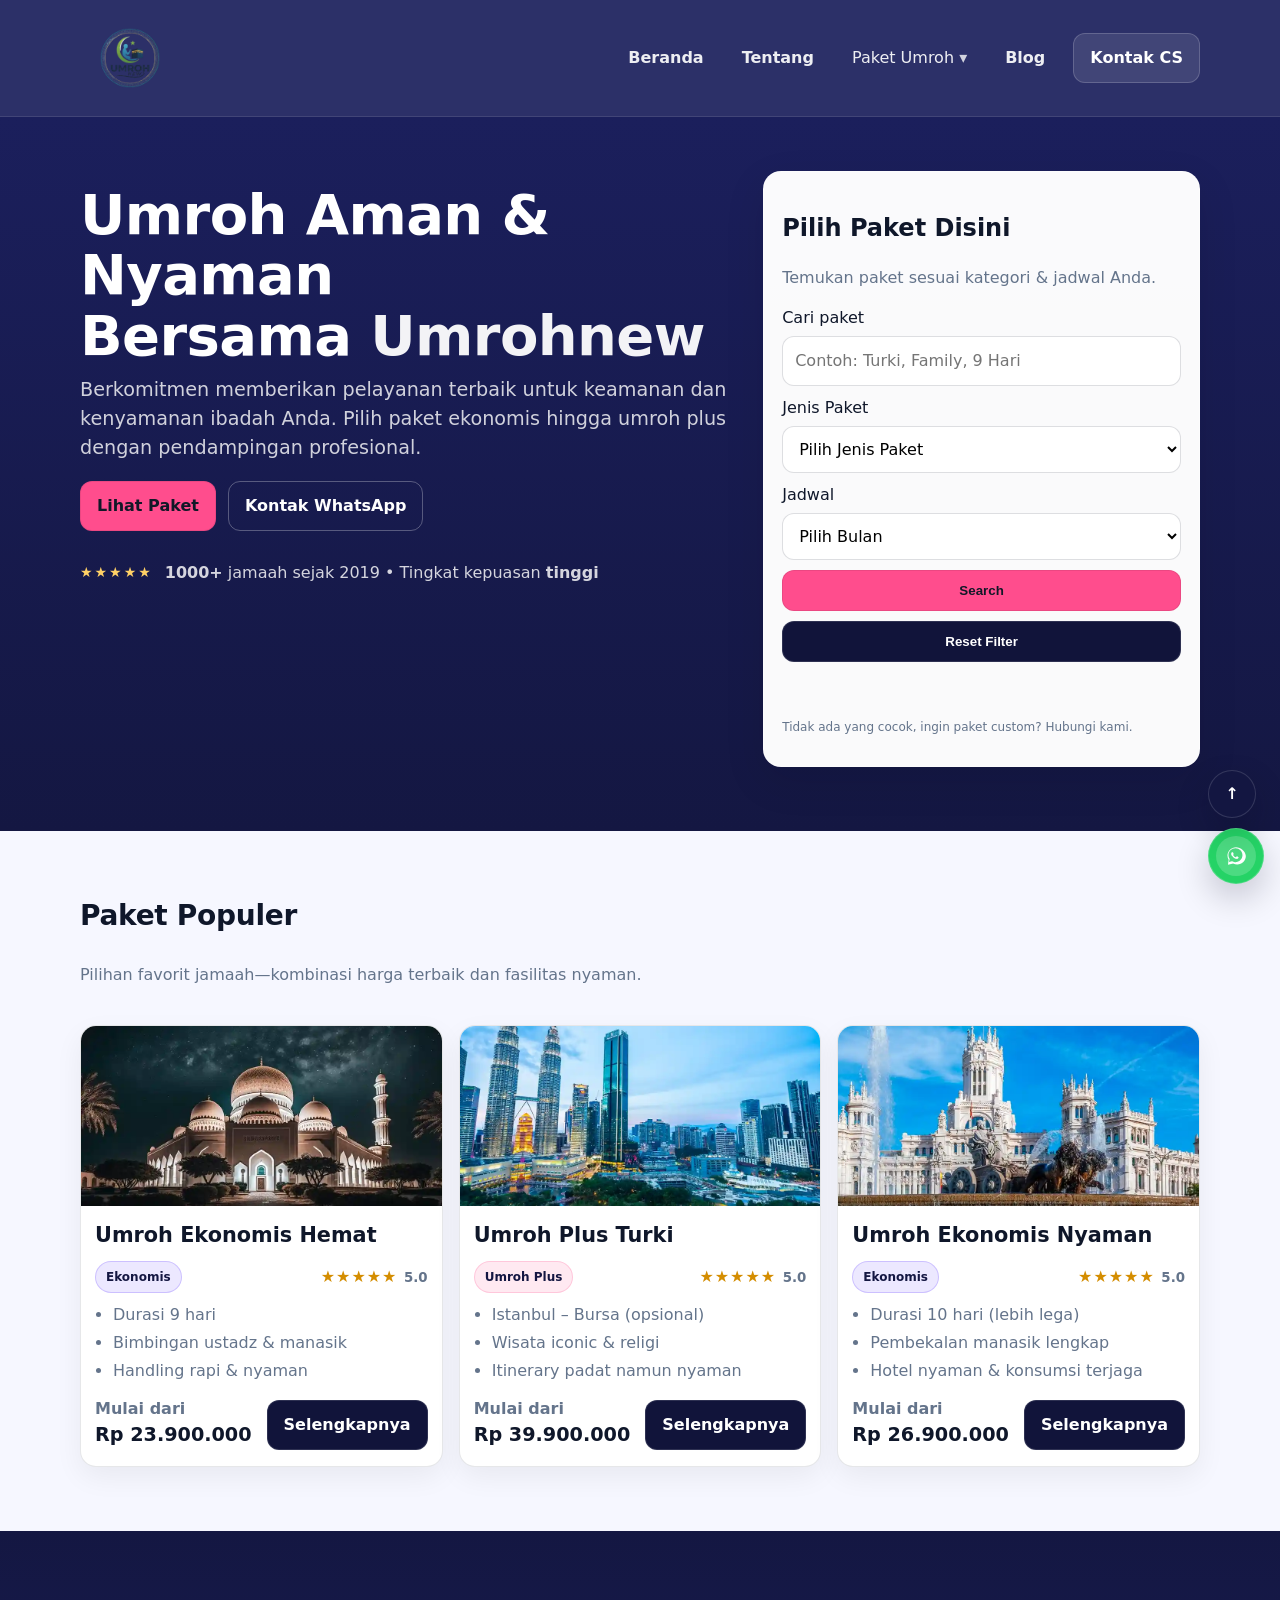
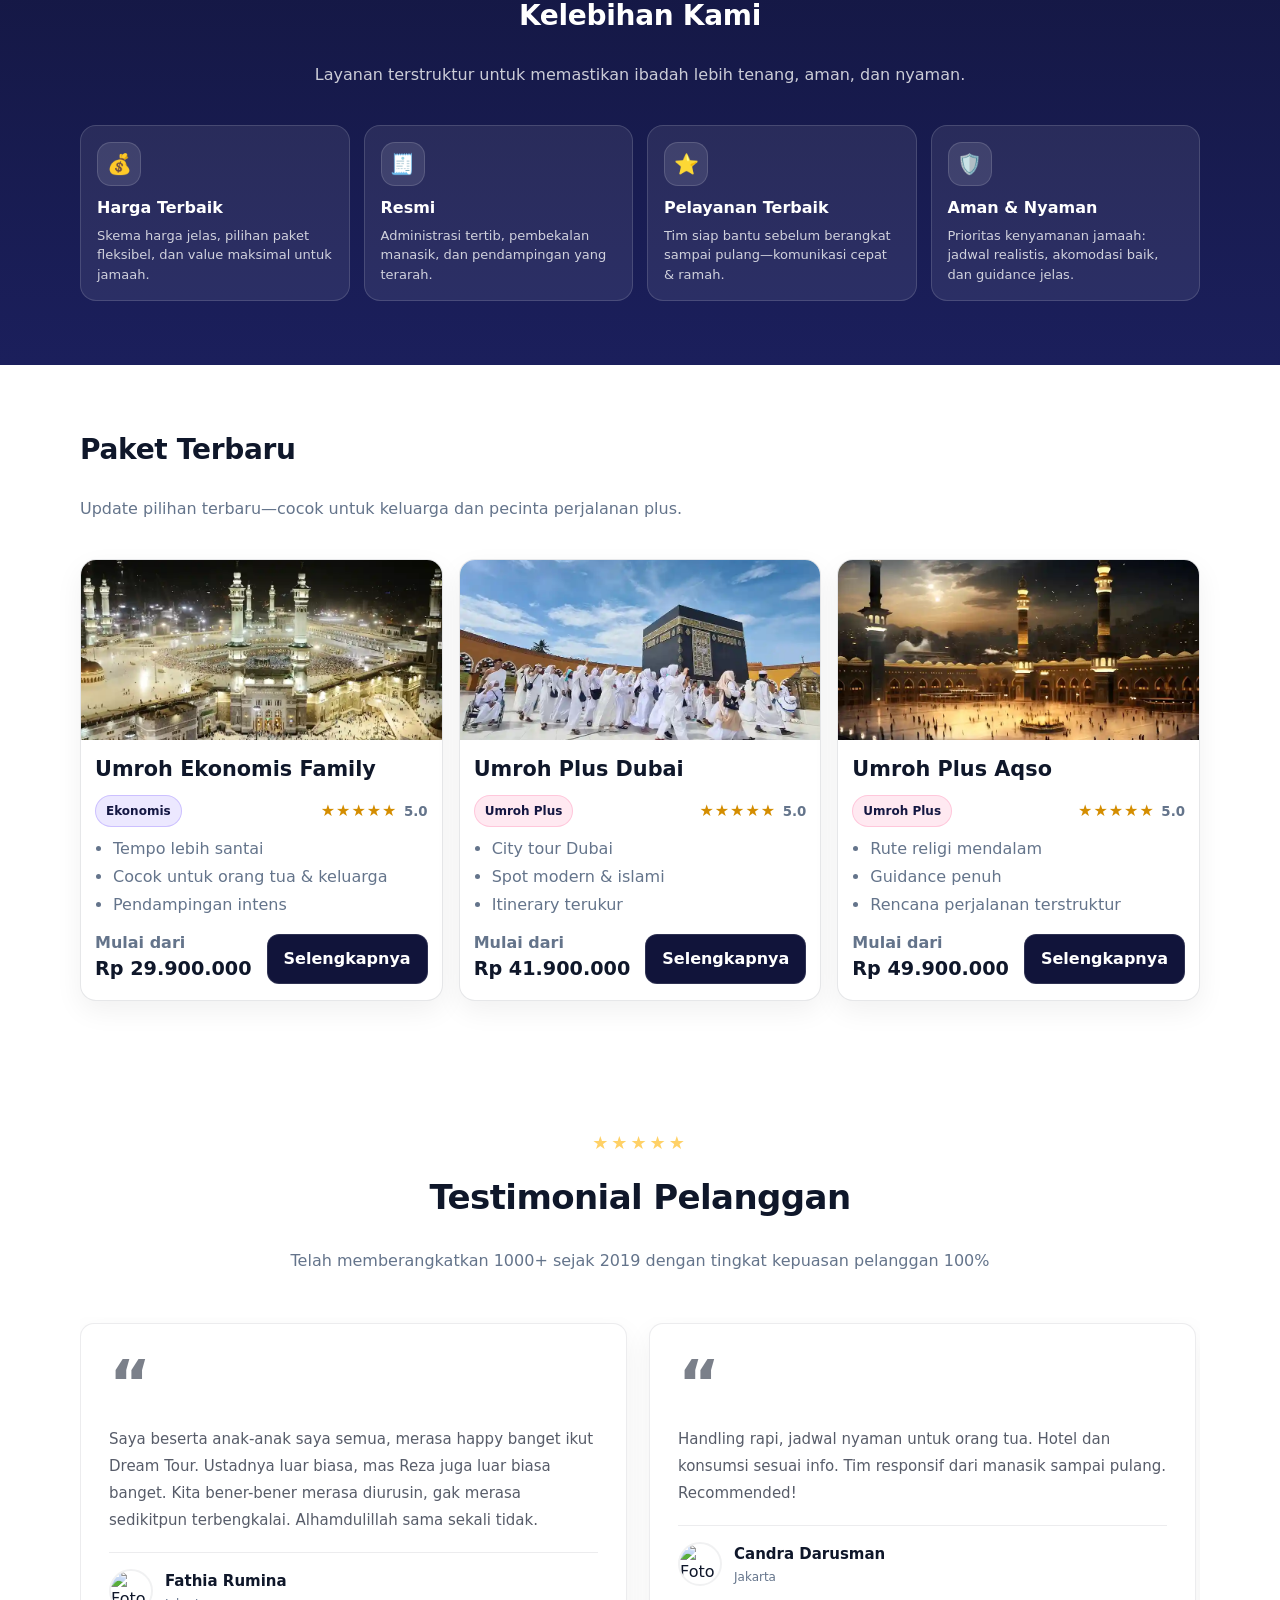
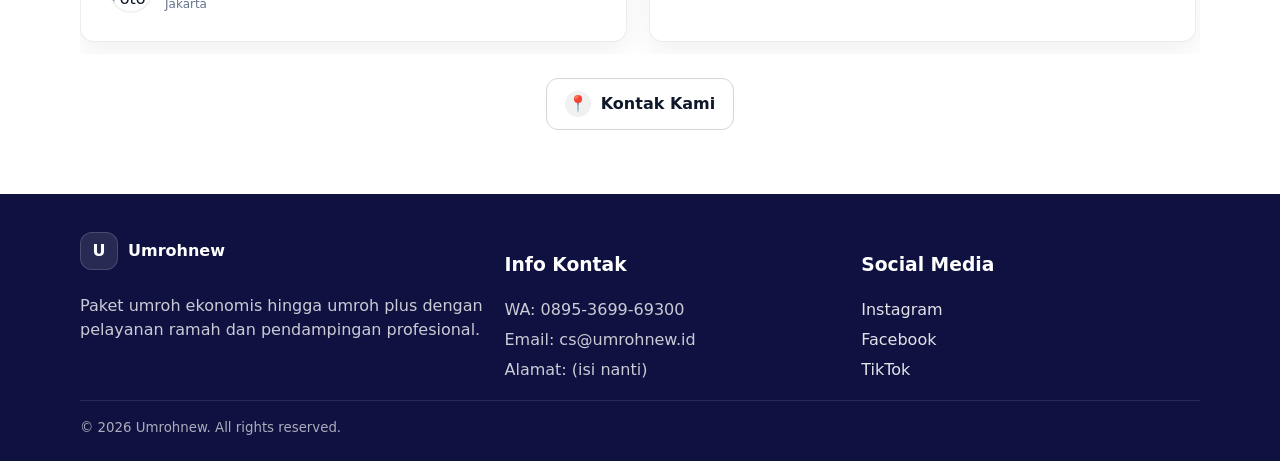
==== commit f651e2c2: "Update index.html" ====
--- a/index.html
+++ b/index.html
@@ -254,7 +254,7 @@
       </section>
 
       <aside class="hero-card" aria-label="Cari paket">
-        <h3>Pilih Paket Disini</h3>
+        <h2>Pilih Paket Disini</h2>
         <p class="muted">Temukan paket sesuai kategori & jadwal Anda.</p>
 
         <!-- SEARCH (functional) -->
@@ -562,7 +562,7 @@
             </p>
             <div class="testi-divider"></div>
             <div class="who who-lg">
-              <img class="avatar-img" src="https://source.unsplash.com/200x200/?portrait,woman" alt="Foto Fathia Rumina" loading="lazy" decoding="async" width="200" height="200" />
+              <img class="avatar-img" src="" alt="Foto Fathia Rumina" loading="lazy" decoding="async" width="200" height="200" />
               <div>
                 <strong>Fathia Rumina</strong>
                 <small class="muted">Jakarta</small>
@@ -578,7 +578,7 @@
             </p>
             <div class="testi-divider"></div>
             <div class="who who-lg">
-              <img class="avatar-img" src="https://source.unsplash.com/200x200/?portrait,man" alt="Foto Candra Darusman" loading="lazy" decoding="async" width="200" height="200" />
+              <img class="avatar-img" src="" alt="Foto Candra Darusman" loading="lazy" decoding="async" width="200" height="200" />
               <div>
                 <strong>Candra Darusman</strong>
                 <small class="muted">Jakarta</small>
@@ -593,7 +593,7 @@
             </p>
             <div class="testi-divider"></div>
             <div class="who who-lg">
-              <img class="avatar-img" src="https://source.unsplash.com/200x200/?portrait,hijab" alt="Foto Rahmawati" loading="lazy" decoding="async" width="200" height="200" />
+              <img class="avatar-img" src="" alt="Foto Rahmawati" loading="lazy" decoding="async" width="200" height="200" />
               <div>
                 <strong>Rahmawati</strong>
                 <small class="muted">Bandung</small>
@@ -608,7 +608,7 @@
             </p>
             <div class="testi-divider"></div>
             <div class="who who-lg">
-              <img class="avatar-img" src="https://source.unsplash.com/200x200/?portrait,male" alt="Foto Ahmad Fikri" loading="lazy" decoding="async" width="200" height="200" />
+              <img class="avatar-img" src="" alt="Foto Ahmad Fikri" loading="lazy" decoding="async" width="200" height="200" />
               <div>
                 <strong>Ahmad Fikri</strong>
                 <small class="muted">Surabaya</small>
@@ -623,7 +623,7 @@
             </p>
             <div class="testi-divider"></div>
             <div class="who who-lg">
-              <img class="avatar-img" src="https://source.unsplash.com/200x200/?portrait,smile" alt="Foto Siti Aisyah" loading="lazy" decoding="async" width="200" height="200" />
+              <img class="avatar-img" src="" alt="Foto Siti Aisyah" loading="lazy" decoding="async" width="200" height="200" />
               <div>
                 <strong>Siti Aisyah</strong>
                 <small class="muted">Medan</small>
@@ -638,7 +638,7 @@
             </p>
             <div class="testi-divider"></div>
             <div class="who who-lg">
-              <img class="avatar-img" src="https://source.unsplash.com/200x200/?portrait,indonesia" alt="Foto Dimas Pratama" loading="lazy" decoding="async" width="200" height="200" />
+              <img class="avatar-img" src="" alt="Foto Dimas Pratama" loading="lazy" decoding="async" width="200" height="200" />
               <div>
                 <strong>Dimas Pratama</strong>
                 <small class="muted">Makassar</small>
@@ -671,7 +671,7 @@
       </div>
 
       <div>
-        <h4>Info Kontak</h4>
+        <h3>Info Kontak</h3>
         <ul class="footer-list">
           <li>WA: 0895-3699-69300</li>
           <li>Email: cs@umrohnew.id</li>
@@ -680,7 +680,7 @@
       </div>
 
       <div>
-        <h4>Social Media</h4>
+        <h3>Social Media</h3>
         <ul class="footer-list">
           <li><a href="#top">Instagram</a></li>
           <li><a href="#top">Facebook</a></li>
--- a/assets/css/main.css
+++ b/assets/css/main.css
@@ -0,0 +1,1533 @@
+/* ========== Base ========== */ 
+:root{
+  /* GANTI WARNA (tidak sama dengan contoh teal) */
+  --bg: #1b1f5c;          /* biru-ungu gelap */
+  --bg-2: #141742;        /* lebih gelap */
+  --text: #0f172a;
+  --muted: #64748b;
+  --soft: #f6f7ff;
+  --white: #ffffff;
+
+  --accent: #ff4d8d;      /* pink */
+  --accent-2: #7c5cff;    /* ungu */
+
+  --card: #ffffff;
+  --border: rgba(15, 23, 42, 0.10);
+
+  --radius: 16px;
+  --shadow: 0 14px 40px rgba(2, 6, 23, 0.10);
+}
+
+*{ box-sizing: border-box; }
+html{ scroll-behavior: smooth; }
+body{
+  margin: 0;
+  font-family: ui-sans-serif, system-ui, -apple-system, Segoe UI, Roboto, Arial, "Apple Color Emoji","Segoe UI Emoji";
+  color: var(--text);
+  background: var(--white);
+  line-height: 1.5;
+}
+
+a{ color: inherit; text-decoration: none; }
+img{ max-width: 100%; height: auto; display: block; }
+
+.container{
+  width: min(1120px, calc(100% - 32px));
+  margin: 0 auto;
+}
+
+/* ========== Buttons ========== */
+.btn{
+  display: inline-flex;
+  align-items: center;
+  justify-content: center;
+  gap: 10px;
+  padding: 12px 16px;
+  border-radius: 12px;
+  border: 1px solid transparent;
+  font-weight: 600;
+  transition: transform .15s ease, opacity .15s ease, border-color .15s ease;
+  cursor: pointer;
+}
+.btn:hover{ transform: translateY(-1px); }
+.btn:active{ transform: translateY(0); opacity: .92; }
+
+.btn-primary{
+  background: var(--accent);
+  color: #111827;
+  border-color: rgba(0,0,0,.08);
+}
+.btn-outline{
+  background: transparent;
+  color: var(--white);
+  border-color: rgba(255,255,255,.28);
+}
+.btn-ghost{
+  background: rgba(255,255,255,.10);
+  color: var(--white);
+  border-color: rgba(255,255,255,.18);
+}
+.btn-dark{
+  background: #11143a;
+  color: var(--white);
+  border-color: rgba(255,255,255,.12);
+}
+.btn-full{ width: 100%; }
+
+/* ========== Header/Nav ========== */
+.site-header{
+  position: sticky;
+  top: 0;
+  z-index: 999; /* ensure above everything */
+  background: rgba(27, 31, 92, 0.92);
+  backdrop-filter: blur(10px);
+  border-bottom: 1px solid rgba(255,255,255,.10);
+}
+.nav-wrap{
+  position: relative;
+  display: flex;
+  align-items: center;
+  justify-content: space-between;
+  padding: 8px 0;
+}
+.brand{
+  display: flex;
+  align-items: center;
+  gap: 12px;
+  color: var(--white);
+}
+.brand-logo{
+  height: 100px;     /* lebih besar untuk desktop */
+  width: auto;
+  object-fit: contain;
+}
+
+/* versi mobile */
+@media (max-width: 980px){
+  .brand-logo{ height: 100px; }
+}
+@media (max-width: 420px){
+  .brand-logo{ height: 100px; }
+}
+
+
+.nav{
+  display: flex;
+  align-items: center;
+  gap: 18px;
+}
+.nav-link{
+  color: rgba(255,255,255,.92);
+  font-weight: 600;
+  padding: 10px 10px;
+  border-radius: 10px;
+}
+.nav-link:hover{
+  background: rgba(255,255,255,.08);
+}
+.caret{ opacity: .85; }
+
+/* Dropdown */
+.nav-dropdown{
+  position: relative;
+  display: inline-flex;
+}
+.nav-dropbtn{
+  background: transparent;
+  border: 0;
+  font: inherit;
+  cursor: pointer;
+}
+.nav-dropmenu{
+  position: absolute;
+  top: calc(100% + 10px);
+  left: 0;
+  min-width: 190px;
+  max-width: calc(100vw - 32px);
+  background: #121442;
+  border: 1px solid rgba(255,255,255,.12);
+  border-radius: 14px;
+  box-shadow: var(--shadow);
+  padding: 8px;
+  display: none;
+}
+.nav-dropmenu a{
+  display: block;
+  padding: 10px 12px;
+  color: rgba(255,255,255,.92);
+  border-radius: 10px;
+  font-weight: 600;
+}
+.nav-dropmenu a:hover{
+  background: rgba(255,255,255,.08);
+}
+.nav-dropdown:hover .nav-dropmenu{
+  display: block;
+}
+
+/* Mobile burger (no JS) */
+.nav-toggle{ display:none; }
+.nav-burger{
+  display: none;
+  width: 44px;
+  height: 40px;
+  border-radius: 12px;
+  border: 1px solid rgba(255,255,255,.18);
+  align-items: center;
+  justify-content: center;
+  gap: 5px;
+  flex-direction: column;
+  cursor: pointer;
+}
+.nav-burger span{
+  width: 18px;
+  height: 2px;
+  background: rgba(255,255,255,.92);
+  border-radius: 999px;
+}
+
+/* =========================================================
+   FIX DROPDOWN NAV MOBILE (SUPAYA TIDAK SAMPING-SAMPINGAN)
+   Tempel PALING BAWAH main.css
+   ========================================================= */
+
+@media (max-width: 980px){
+
+  /* parent dropdown harus column (bukan inline-flex row) */
+  .nav-dropdown{
+    display: flex !important;
+    flex-direction: column;
+    align-items: stretch;
+    width: 100%;
+  }
+
+  /* tombol dropdown full width + rata kiri */
+  .nav-dropbtn{
+    width: 100%;
+    display: flex;
+    align-items: center;
+    justify-content: space-between;
+    text-align: left;
+  }
+
+  /* dropdown menu: jangan selalu muncul */
+  .nav-dropmenu{
+    position: static;
+    width: 100%;
+    min-width: 0;
+    margin-top: 8px;
+
+    display: none;              /* PENTING: default hidden */
+    background: transparent;
+    border: 0;
+    box-shadow: none;
+    padding: 0;
+  }
+
+  /* tampilkan dropdown saat button aria-expanded=true (support JS kamu) */
+  .nav-dropbtn[aria-expanded="true"] + .nav-dropmenu{
+    display: block;
+  }
+
+  /* item dropdown full width */
+  .nav-dropmenu a{
+    width: 100%;
+    display: block;
+    padding: 10px 12px;
+    border-radius: 12px;
+    background: rgba(255,255,255,.06);
+    border: 1px solid rgba(255,255,255,.10);
+  }
+
+  /* matikan hover dropdown di mobile */
+  .nav-dropdown:hover .nav-dropmenu{
+    display: none;
+  }
+}
+
+
+
+/* ========== Hero ========== */
+.hero{
+  background: linear-gradient(180deg, var(--bg), var(--bg-2));
+  color: var(--white);
+  padding: 54px 0 64px;
+}
+.hero-grid{
+  display: grid;
+  grid-template-columns: 1.2fr 0.8fr;
+  gap: 28px;
+  align-items: start;
+}
+.hero-copy h1{
+  margin: 14px 0 10px;
+  font-size: clamp(3.5rem, 4vw, 3.5rem);
+  line-height: 1.08;
+  letter-spacing: -0.6px;
+}
+.highlight{ color: rgba(255,255,255,.95); }
+.lead{
+  margin: 0 0 18px;
+  color: rgba(255,255,255,.80);
+  max-width: 56ch;
+  font-size: 1.2rem;
+}
+.hero-cta{
+  display: flex;
+  gap: 12px;
+  flex-wrap: wrap;
+  margin-bottom: 14px;
+}
+.trust{
+  display: flex;
+  gap: 12px;
+  align-items: center;
+  margin-top: 14px;
+  color: rgba(255,255,255,.82);
+}
+.stars{
+  color: #ffd166;
+  letter-spacing: 2px;
+  font-size: 14px;
+}
+.stars.big{ font-size: 18px; }
+
+.hero-card{
+  background: rgba(255,255,255,.98);
+  color: var(--text);
+  border-radius: 18px;
+  box-shadow: var(--shadow);
+  border: 1px solid rgba(255,255,255,.25);
+  padding: 18px;
+}
+.hero-card h3{
+  margin: 2px 0 6px;
+  font-size: 1.4rem;
+}
+.muted{ color: var(--muted); }
+.small{ font-size: 12px; }
+
+.search-form{
+  display: grid;
+  gap: 10px;
+  margin-top: 12px;
+}
+.search-form label{
+  display: grid;
+  gap: 6px;
+  font-size: 1rem;
+  font-weight: 500;
+  color: #0f172a;
+}
+.search-form input,
+.search-form select{
+  width: 100%;
+  padding: 12px 12px;
+  border-radius: 12px;
+  border: 1px solid rgba(15, 23, 42, 0.14);
+  outline: none;
+  background: #fff;
+  font: inherit;
+}
+.search-form input:focus,
+.search-form select:focus{
+  border-color: rgba(124, 92, 255, 0.85);
+  box-shadow: 0 0 0 4px rgba(124, 92, 255, 0.20);
+}
+
+/* ========== Sections ========== */
+.section{ padding: 64px 0; }
+.section-soft{ background: var(--soft); }
+.section-dark{
+  background: linear-gradient(180deg, var(--bg-2), var(--bg));
+  color: var(--white);
+}
+.section-head{
+  display: grid;
+  gap: 10px;
+  margin-bottom: 22px;
+}
+.section-head h2{
+  margin: 0;
+  font-size: 28px;
+  letter-spacing: -0.3px;
+}
+.section-head.center{
+  text-align: center;
+  justify-items: center;
+}
+.muted-on-dark{ color: rgba(255,255,255,.78); }
+.center{ text-align: center; }
+.mt-24{ margin-top: 24px; }
+
+/* Package Cards */
+.cards-grid{
+  display: grid;
+  grid-template-columns: repeat(3, minmax(0, 1fr));
+  gap: 16px;
+}
+.pkg-card{
+  background: var(--card);
+  border-radius: var(--radius);
+  border: 1px solid var(--border);
+  overflow: hidden;
+  box-shadow: 0 10px 28px rgba(2,6,23,.06);
+  display: grid;
+  grid-template-rows: 180px 1fr;
+  min-width: 0;
+}
+.pkg-img{
+  width: 100%;
+  height: 180px;
+  overflow: hidden;
+}
+.pkg-img img{
+  width: 100%;
+  height: 100%;
+  object-fit: cover;
+  display: block;
+}
+.pkg-body{
+  padding: 14px 14px 16px;
+  display: grid;
+  gap: 10px;
+  min-width: 0;
+}
+.pkg-body h3{ margin: 0; font-size: 1.3rem; }
+.pkg-meta{
+  display: flex;
+  align-items: center;
+  justify-content: space-between;
+  gap: 10px;
+  min-width: 0;
+}
+.badge{
+  display: inline-flex;
+  padding: 6px 10px;
+  border-radius: 999px;
+  background: rgba(124,92,255,.14);
+  border: 1px solid rgba(124,92,255,.28);
+  color: #141742;
+  font-weight: 800;
+  font-size: 12px;
+}
+.badge-plus{
+  background: rgba(255,77,141,.12);
+  border-color: rgba(255,77,141,.22);
+  color: #141742;
+}
+.rating{
+  color: #d48d00;
+  font-weight: 900;
+  letter-spacing: 1px;
+}
+.rating small{
+  color: var(--muted);
+  letter-spacing: 0;
+  font-weight: 700;
+}
+.pkg-points{
+  margin: 0;
+  padding-left: 18px;
+  color: var(--muted);
+  display: grid;
+  gap: 4px;
+  font-size: 1rem;
+}
+.pkg-foot{
+  display: flex;
+  align-items: flex-end;
+  justify-content: space-between;
+  gap: 10px;
+  margin-top: 4px;
+}
+.price small{
+  display: block;
+  color: var(--muted);
+  font-weight: 700;
+  font-size: 1rem;
+}
+.price strong{ font-size: 1.2rem; }
+
+/* Features */
+.feature-grid{
+  display: grid;
+  grid-template-columns: repeat(4, minmax(0, 1fr));
+  gap: 14px;
+}
+.feature{
+  background: rgba(255,255,255,.08);
+  border: 1px solid rgba(255,255,255,.14);
+  border-radius: var(--radius);
+  padding: 16px;
+  min-width: 0;
+}
+.feature .icon{
+  width: 44px;
+  height: 44px;
+  border-radius: 14px;
+  display: grid;
+  place-items: center;
+  background: rgba(255,255,255,.10);
+  border: 1px solid rgba(255,255,255,.14);
+  margin-bottom: 10px;
+  font-size: 20px;
+}
+.feature h3{ margin: 0 0 6px; font-size: 16px; }
+.feature p{ margin: 0; color: rgba(255,255,255,.78); font-size: 13px; }
+
+/* ===== Testimonials Slider (auto slide, 2 kolom desktop) ===== */
+.testi-head h2{
+  font-size: 34px;
+  letter-spacing: -0.6px;
+}
+.testi-stars{
+  margin-bottom: 6px;
+  letter-spacing: 3px;
+}
+
+/* container slider */
+.testi-slider{
+  margin-top: 28px;
+  overflow: hidden;
+  position: relative;
+}
+
+/* track */
+.testi-track{
+  display: flex;
+  gap: 22px;
+  overflow-x: auto;
+  scroll-snap-type: x mandatory;
+  scroll-behavior: smooth;
+  padding: 6px 2px 12px;
+  -webkit-overflow-scrolling: touch;
+}
+.testi-track::-webkit-scrollbar{ height: 0; }
+.testi-track{ scrollbar-width: none; }
+
+.testi-card-lg{
+  flex: 0 0 calc((100% - 22px) / 2);
+  scroll-snap-align: start;
+  position: relative;
+  padding: 28px;
+  border-radius: 14px;
+  background: var(--card);
+  border: 1px solid rgba(15, 23, 42, 0.08);
+  box-shadow: 0 10px 28px rgba(2,6,23,.06);
+  min-height: 260px;
+  min-width: 0;
+}
+.quote-mark{
+  font-size: 64px;
+  line-height: 1;
+  font-weight: 900;
+  color: rgba(15, 23, 42, 0.55);
+  margin-bottom: 10px;
+}
+.testi-text{
+  color: rgba(15, 23, 42, 0.70);
+  font-size: 15px;
+  line-height: 1.8;
+  margin: 0 0 18px;
+}
+.testi-divider{
+  height: 1px;
+  background: rgba(15, 23, 42, 0.08);
+  margin: 18px 0 16px;
+}
+.who-lg{
+  display: flex;
+  gap: 12px;
+  align-items: center;
+}
+.avatar-img{
+  width: 44px;
+  height: 44px;
+  border-radius: 999px;
+  object-fit: cover;
+  border: 2px solid rgba(15, 23, 42, 0.06);
+  flex: 0 0 auto;
+}
+.who-lg strong{ display: block; font-size: 15px; }
+.who-lg small{ display: block; margin-top: 2px; font-size: 12px; }
+
+.btn-reviews{
+  color: var(--text);
+  background: transparent;
+  border-color: rgba(15, 23, 42, 0.18);
+  padding: 12px 18px;
+}
+.btn-reviews:hover{ border-color: rgba(15, 23, 42, 0.30); }
+.btn-ic{
+  display: inline-flex;
+  width: 26px;
+  height: 26px;
+  align-items: center;
+  justify-content: center;
+  border-radius: 999px;
+  background: rgba(15, 23, 42, 0.06);
+}
+
+/* Footer */
+.site-footer{
+  background: #0f1240;
+  color: var(--white);
+  padding: 38px 0 22px;
+}
+.footer-grid{
+  display: grid;
+  grid-template-columns: 1.2fr 1fr 1fr;
+  gap: 18px;
+}
+.brand-mark{
+  width: 38px;
+  height: 38px;
+  border-radius: 12px;
+  display: grid;
+  place-items: center;
+  background: rgba(255,255,255,.10);
+  border: 1px solid rgba(255,255,255,.16);
+  font-weight: 800;
+}
+.footer-brand{
+  display: inline-flex;
+  align-items: center;
+  gap: 10px;
+  margin-bottom: 8px;
+}
+.footer-list{
+  list-style: none;
+  padding: 0;
+  margin: 10px 0 0;
+  display: grid;
+  gap: 6px;
+  color: rgba(255,255,255,.78);
+}
+.footer-list a{ color: rgba(255,255,255,.88); }
+.footer-bottom{
+  border-top: 1px solid rgba(255,255,255,.10);
+  margin-top: 18px;
+  padding-top: 14px;
+  color: rgba(255,255,255,.65);
+}
+
+/* ========== Floating Buttons ========== */
+.floating{
+  position: fixed;
+  right: 16px;
+  bottom: 16px;
+  z-index: 60;
+  display: grid;
+  gap: 10px;
+  align-items: end;
+}
+.float-btn{
+  display: inline-flex;
+  align-items: center;
+  justify-content: center;
+  gap: 10px;
+  border-radius: 999px;
+  border: 1px solid rgba(255,255,255,.14);
+  box-shadow: 0 14px 34px rgba(2,6,23,.20);
+  cursor: pointer;
+  user-select: none;
+}
+.float-up{
+  width: 48px;
+  height: 48px;
+  background: rgba(20, 23, 66, 0.95);
+  color: var(--white);
+  font-weight: 900;
+}
+
+/* WA icon as real WhatsApp logo (SVG) */
+.float-wa{
+  width: 56px;
+  height: 56px;
+  background: #25D366;
+  color: #ffffff;
+  border: 1px solid rgba(255,255,255,.18);
+}
+.wa-icon{
+  width: 40px;
+  height: 40px;
+  border-radius: 999px;
+  display: grid;
+  place-items: center;
+  background: rgba(255,255,255,.18);
+}
+.wa-svg{
+  width: 22px;
+  height: 22px;
+  display: block;
+}
+
+/* =========================================================
+   RESPONSIVE (SATU BLOK) — bersih tanpa duplikat/bertabrakan
+========================================================= */
+
+/* Tablet & down */
+@media (max-width: 980px){
+  .hero-grid{ grid-template-columns: 1fr; }
+  .cards-grid{ grid-template-columns: repeat(2, minmax(0, 1fr)); }
+  .feature-grid{ grid-template-columns: repeat(2, minmax(0, 1fr)); }
+  .footer-grid{ grid-template-columns: 1fr; }
+
+  /* testimonial -> 1 per slide */
+  .testi-card-lg{ flex: 0 0 100%; }
+
+  /* Mobile nav */
+  .nav-burger{ display: inline-flex; }
+  .nav{
+    position: absolute;
+    left: 0;
+    right: 0;
+    top: calc(100% + 10px);
+    width: min(94vw, 420px);
+    margin: 0 auto;
+    background: rgba(15, 18, 64, 0.98);
+    border: 1px solid rgba(255,255,255,.12);
+    border-radius: 16px;
+    padding: 10px;
+    display: none;
+    flex-direction: column;
+    align-items: stretch;
+    gap: 8px;
+    box-shadow: var(--shadow);
+    max-height: calc(100vh - 120px);
+    overflow: auto;
+    -webkit-overflow-scrolling: touch;
+  }
+  .nav-link{ width: 100%; display: block; }
+  .nav .btn{ width: 100%; }
+
+  .nav-dropdown:hover .nav-dropmenu{ display: none; }
+  .nav-dropmenu{
+    position: static;
+    display: block;
+    background: transparent;
+    border: 0;
+    box-shadow: none;
+    padding: 0;
+    margin-left: 0;
+  }
+  .nav-dropmenu a{
+    background: rgba(255,255,255,.06);
+    border: 1px solid rgba(255,255,255,.10);
+  }
+  .nav-toggle:checked ~ .nav{ display: flex; }
+
+  /* ====== DETAIL PAKET (fix utama) ======
+     Ini dibuat "lebih umum" supaya kena walau wrapper-nya beda nama.
+  */
+  .detail-grid,
+  .detail-layout,
+  .detail-wrap,
+  .detail-container,
+  .detail-page-grid,
+  .paket-detail-grid{
+    display: grid !important;
+    grid-template-columns: 1fr !important;
+    gap: 14px !important;
+  }
+
+  /* jika layout detail dibuat pakai flex */
+  .detail-grid,
+  .detail-layout,
+  .detail-wrap,
+  .paket-detail-grid{
+    flex-direction: column !important;
+  }
+
+  .booking-box,
+  .detail-booking,
+  .booking-card,
+  .form-booking{
+    width: 100% !important;
+    max-width: 100% !important;
+    position: static !important;
+    top: auto !important;
+  }
+
+  /* tombol booking full width */
+  .booking-box .btn,
+  .detail-booking .btn,
+  .booking-card .btn,
+  .form-booking .btn{
+    width: 100% !important;
+  }
+
+  /* card kecil di kiri (ringkasan/informasi) jangan jadi kolom sempit */
+  .summary-grid,
+  .info-grid,
+  .detail-info-grid,
+  .ringkasan-grid{
+    display: grid !important;
+    grid-template-columns: 1fr !important;
+    gap: 12px !important;
+  }
+}
+
+/* Phone */
+@media (max-width: 720px){
+  .container{ width: min(1120px, calc(100% - 24px)); }
+
+  .nav-wrap{ padding: 12px 0; }
+  .brand-logo{ height: 36px; }
+
+  .hero{ padding: 36px 0 44px; }
+  .hero-grid{ gap: 16px; }
+  .hero-copy h1{
+    font-size: clamp(2.0rem, 6.2vw, 2.6rem);
+    line-height: 1.12;
+    margin: 10px 0 10px;
+  }
+  .lead{
+    font-size: 1rem;
+    max-width: none;
+    margin: 0 0 14px;
+  }
+
+  .hero-cta{ gap: 10px; }
+  .hero-cta .btn{ width: 100%; }
+
+  .trust{ flex-wrap: wrap; gap: 8px; }
+
+  .hero-card{ padding: 14px; }
+  .hero-card h3{ font-size: 1.2rem; }
+
+  .section{ padding: 44px 0; }
+  .section-head{ margin-bottom: 16px; }
+  .section-head h2{ font-size: 22px; }
+
+  .cards-grid{
+    grid-template-columns: 1fr !important;
+    gap: 14px;
+  }
+
+  .pkg-card{ grid-template-rows: 200px 1fr; }
+  .pkg-img{ height: 200px; }
+
+  .pkg-meta{ flex-wrap: wrap; align-items: flex-start; gap: 8px; }
+  .pkg-foot{ flex-direction: column; align-items: stretch; gap: 10px; }
+  .pkg-foot .btn{ width: 100%; }
+
+  .feature-grid{ grid-template-columns: 1fr !important; gap: 12px; }
+  .feature{ padding: 14px; }
+
+  .testi-head h2{ font-size: 24px; }
+  .testi-slider{ margin-top: 18px; }
+  .testi-track{ gap: 14px; padding: 6px 2px 10px; }
+  .testi-card-lg{ padding: 18px; min-height: auto; }
+  .quote-mark{ font-size: 48px; margin-bottom: 6px; }
+  .testi-text{ font-size: 14px; margin: 0 0 14px; }
+
+  .site-footer{ padding: 30px 0 18px; }
+  .footer-grid{ gap: 14px; }
+  .footer-bottom{ margin-top: 14px; padding-top: 12px; }
+
+  .floating{ right: 12px; bottom: 12px; gap: 8px; }
+  .float-up{ width: 44px; height: 44px; }
+  .float-wa{ width: 52px; height: 52px; }
+  .wa-icon{ width: 38px; height: 38px; }
+
+  /* DETAIL: gambar besar jadi proporsional */
+  #heroImg,
+  .detail-hero-img img,
+  .detail-img img,
+  .paket-hero-img img{
+    width: 100% !important;
+    height: 220px !important;
+    object-fit: cover !important;
+    border-radius: 14px;
+  }
+}
+
+/* Extra small phones */
+@media (max-width: 380px){
+  .hero-copy h1{ font-size: 1.9rem; }
+  .pkg-card{ grid-template-rows: 190px 1fr; }
+  .pkg-img{ height: 190px; }
+  .nav{ width: min(92vw, 320px); }
+}
+
+/* Avoid accidental horizontal scroll on mobile */
+html, body{ overflow-x: hidden; }
+
+/* =========================================================
+   DETAIL PAKET - FORCE 1 COLUMN ON MOBILE (TANPA UBAH HTML)
+   Tempel di PALING BAWAH main.css
+========================================================= */
+
+@media (max-width: 820px){
+
+  /* 1) Grid utama (gambar kiri + booking kanan) jadi 1 kolom */
+  .hero-grid{
+    grid-template-columns: 1fr !important;
+    gap: 14px !important;
+  }
+
+  /* Pastikan section & aside tidak "nyempil" */
+  .hero-grid > section,
+  .hero-grid > aside{
+    width: 100% !important;
+    min-width: 0 !important;
+  }
+
+  /* 2) Gambar hero di detail: tinggi lebih pendek biar pas HP */
+  #heroImg{
+    height: 220px !important;
+  }
+
+  /* 3) Grid "Informasi Paket" yang pakai inline repeat(2,1fr)
+        -> paksa jadi 1 kolom */
+  .hero-grid .cards-grid{
+    grid-template-columns: 1fr !important;
+  }
+
+  /* 4) Booking box jangan bikin layout sempit, full width */
+  .hero-grid aside.hero-card{
+    padding: 14px !important;
+  }
+
+  /* 5) Tombol harga: rapikan agar teks tidak kepotong */
+  .price-opt{
+    display: flex !important;
+    align-items: center !important;
+    justify-content: space-between !important;
+    gap: 10px !important;
+    width: 100% !important;
+    white-space: normal !important;
+  }
+
+  /* span harga yang pakai margin-left:auto biar tetap rapi */
+  .price-opt span{
+    margin-left: auto !important;
+    text-align: right !important;
+    white-space: nowrap !important;
+    flex: 0 0 auto !important;
+  }
+
+  /* 6) Meta badge + rating agar tidak memaksa 1 baris */
+  .pkg-meta{
+    flex-wrap: wrap !important;
+    align-items: flex-start !important;
+    gap: 8px !important;
+  }
+
+  /* 7) Paksa semua card tidak overflow */
+  .pkg-card,
+  .hero-card{
+    min-width: 0 !important;
+  }
+}
+
+/* Extra small phones: buat lebih nyaman */
+@media (max-width: 420px){
+
+  /* padding container biar lega */
+  .container{
+    width: min(1120px, calc(100% - 22px)) !important;
+  }
+
+  /* heading tidak terlalu besar */
+  #title{
+    font-size: 24px !important;
+    line-height: 1.15 !important;
+  }
+
+  /* tombol price: stack kalau sempit */
+  .price-opt{
+    flex-direction: column !important;
+    align-items: flex-start !important;
+  }
+  .price-opt span{
+    margin-left: 0 !important;
+  }
+}
+
+/* =========================================================
+   BLOG + ARTICLE (RESPONSIVE) - TEMPel PALING BAWAH main.css
+========================================================= */
+
+/* ---------- BLOG HERO LAYOUT ---------- */
+.blog-hero{
+  display: grid;
+  grid-template-columns: 1.2fr .8fr;
+  gap: 18px;
+  align-items: start;
+}
+.blog-hero__img{
+  border-radius: 14px;
+  overflow: hidden;
+  border: 1px solid rgba(15,23,42,.10);
+  margin-top: 12px;
+}
+.blog-hero__img img{
+  width: 100%;
+  height: 260px;
+  object-fit: cover;
+  display: block;
+}
+
+/* Search box */
+.blog-search{
+  margin-top: 14px;
+}
+.blog-search__label{
+  display:block;
+  font-weight: 700;
+  margin-bottom: 8px;
+  color: rgba(255,255,255,.92);
+}
+.blog-search__row{
+  display:flex;
+  gap: 10px;
+  flex-wrap: wrap;
+}
+.blog-search__input{
+  flex: 1 1 280px;
+  min-width: 0;
+  width: 100%;
+  padding: 12px 12px;
+  border-radius: 12px;
+  border: 1px solid rgba(255,255,255,.22);
+  outline: none;
+  background: rgba(255,255,255,.10);
+  color: #fff;
+  font: inherit;
+}
+.blog-search__input::placeholder{ color: rgba(255,255,255,.70); }
+.blog-search__input:focus{
+  border-color: rgba(255,255,255,.38);
+  box-shadow: 0 0 0 4px rgba(124, 92, 255, 0.20);
+}
+
+/* ---------- BLOG CARD TWEAKS ---------- */
+.blog-card .pkg-body{
+  gap: 8px;
+}
+.blog-meta{
+  display: flex;
+  align-items: center;
+  justify-content: space-between;
+  gap: 10px;
+  flex-wrap: wrap;
+}
+.blog-pill{
+  display: inline-flex;
+  padding: 6px 10px;
+  border-radius: 999px;
+  background: rgba(124,92,255,.14);
+  border: 1px solid rgba(124,92,255,.28);
+  color: #141742;
+  font-weight: 800;
+  font-size: 12px;
+}
+.blog-meta__small{
+  font-size: 12px;
+}
+.blog-title{
+  margin: 0;
+  font-size: 1.15rem;
+}
+.blog-title a{
+  text-decoration: none;
+}
+.blog-excerpt{
+  margin: 0;
+  font-size: 0.98rem;
+}
+
+/* Blog cover link area */
+.blog-card__cover{
+  display:block;
+  color: inherit;
+}
+
+/* ---------- BLOG PAGER ---------- */
+.blog-pager{
+  display:flex;
+  align-items:center;
+  justify-content: center;
+  gap: 12px;
+  margin-top: 18px;
+}
+.blog-pager__info{
+  min-width: 160px;
+  text-align:center;
+}
+.blog-pager .btn:disabled{
+  opacity: .55;
+  cursor: not-allowed;
+}
+
+/* ---------- ARTICLE LAYOUT ---------- */
+.article-hero{
+  margin-top: 12px;
+}
+.article-title{
+  margin: 10px 0 6px;
+  letter-spacing: -0.6px;
+  line-height: 1.12;
+  font-size: clamp(1.9rem, 3.2vw, 2.6rem);
+}
+.article-meta{
+  display:flex;
+  flex-wrap: wrap;
+  gap: 8px;
+  margin-bottom: 12px;
+}
+
+/* main figure */
+.article-figure{
+  margin: 0;
+  border-radius: 16px;
+  overflow: hidden;
+  border: 1px solid rgba(15,23,42,.10);
+  box-shadow: 0 10px 28px rgba(2,6,23,.06);
+}
+.article-figure img{
+  width: 100%;
+  height: 420px;
+  object-fit: cover;
+  display:block;
+}
+.article-figure figcaption{
+  padding: 10px 12px;
+  background: #fff;
+  border-top: 1px solid rgba(15,23,42,.08);
+  font-size: 12px;
+}
+
+/* TOC */
+.article-toc{
+  margin-top: 14px;
+}
+.article-toc details{
+  background: #fff;
+  border-radius: 14px;
+  border: 1px solid rgba(15,23,42,.10);
+  padding: 10px 12px;
+  box-shadow: 0 10px 28px rgba(2,6,23,.04);
+}
+.article-toc summary{
+  font-weight: 800;
+  cursor: pointer;
+}
+.toc-list{
+  margin-top: 10px;
+}
+.toc-ul{
+  margin: 0;
+  padding-left: 18px;
+  display: grid;
+  gap: 6px;
+}
+.toc-li a{
+  color: #11143a;
+}
+.toc-h3{
+  margin-left: 12px;
+  font-size: 0.95rem;
+  opacity: .92;
+}
+
+/* share buttons */
+.article-share{
+  display:flex;
+  flex-wrap: wrap;
+  gap: 10px;
+  margin-top: 14px;
+}
+
+/* layout grid */
+.article-layout{
+  display:grid;
+  grid-template-columns: 1.25fr .75fr;
+  gap: 18px;
+  align-items: start;
+  margin-top: 18px;
+}
+.article-content{
+  background: #fff;
+  border: 1px solid rgba(15,23,42,.10);
+  border-radius: 16px;
+  padding: 18px;
+  box-shadow: 0 10px 28px rgba(2,6,23,.04);
+}
+.article-content h2{
+  margin: 16px 0 8px;
+  font-size: 1.25rem;
+  letter-spacing: -0.2px;
+}
+.article-content h3{
+  margin: 12px 0 6px;
+  font-size: 1.05rem;
+}
+.article-content p{
+  margin: 10px 0;
+  color: rgba(15,23,42,.78);
+  line-height: 1.85;
+}
+.article-content ul{
+  margin: 10px 0 10px;
+  color: rgba(15,23,42,.76);
+  display: grid;
+  gap: 6px;
+}
+.article-content blockquote{
+  margin: 14px 0;
+  padding: 14px 14px;
+  border-left: 4px solid rgba(124,92,255,.65);
+  background: rgba(124,92,255,.08);
+  border-radius: 12px;
+  color: rgba(15,23,42,.85);
+  font-weight: 600;
+}
+
+/* FAQ */
+.faq{
+  display:grid;
+  gap: 10px;
+}
+.faq details{
+  border: 1px solid rgba(15,23,42,.10);
+  border-radius: 14px;
+  padding: 10px 12px;
+  background: #fff;
+}
+.faq summary{
+  cursor:pointer;
+  font-weight: 800;
+}
+
+/* Sidebar */
+.article-side .hero-card{
+  border: 1px solid rgba(15,23,42,.10);
+}
+.article-links{
+  margin: 10px 0 0;
+  padding-left: 18px;
+  display:grid;
+  gap: 8px;
+}
+.article-links a{
+  font-weight: 700;
+}
+
+/* GIF area */
+.article-gif{
+  border-radius: 14px;
+  overflow: hidden;
+  border: 1px solid rgba(15,23,42,.10);
+  margin: 10px 0 12px;
+}
+.article-gif img{
+  width: 100%;
+  height: auto;
+  display:block;
+}
+.article-gif--inline{
+  max-width: 560px;
+}
+
+/* Author */
+.author-box{
+  display:flex;
+  gap: 12px;
+  align-items:flex-start;
+}
+.author-avatar{
+  width: 56px;
+  height: 56px;
+  border-radius: 999px;
+  object-fit: cover;
+  border: 2px solid rgba(15,23,42,.06);
+  flex: 0 0 auto;
+}
+
+/* ---------- MOBILE RESPONSIVE (BLOG + ARTICLE) ---------- */
+@media (max-width: 980px){
+  .blog-hero{
+    grid-template-columns: 1fr;
+  }
+  .blog-hero__img img{
+    height: 220px;
+  }
+
+  .article-layout{
+    grid-template-columns: 1fr;
+  }
+  .article-figure img{
+    height: 260px;
+  }
+}
+
+@media (max-width: 640px){
+  .blog-search__row .btn{
+    width: 100%;
+  }
+
+  .article-content{
+    padding: 14px;
+  }
+  .article-share .btn{
+    width: 100%;
+  }
+  .article-gif--inline{
+    max-width: 100%;
+  }
+}
+
+/* anti horizontal scroll */
+html, body{
+  overflow-x: hidden;
+}
+
+/* =========================================================
+   FIX TEXT KEPOTONG (BLOG + ARTICLE) - tempel PALING BAWAH
+   Tujuan: semua teks wrap normal di mobile & tidak ellipsis
+========================================================= */
+
+/* 1) Pastikan elemen di dalam grid/flex boleh mengecil */
+.blog-hero__copy,
+.blog-hero__media,
+.blog-search__row,
+.blog-card,
+.blog-card .pkg-body,
+.blog-meta,
+.article-hero,
+.article-layout,
+.article-content,
+.article-side,
+.article-share,
+.author-box{
+  min-width: 0;
+}
+
+/* 2) Paksa text wrap normal (hindari nowrap dari CSS lain) */
+.blog-title,
+.blog-title a,
+.blog-excerpt,
+.blog-meta__small,
+.article-title,
+.article-meta,
+.article-content p,
+.article-content li,
+.article-content blockquote,
+.article-links a,
+.toc-li a{
+  white-space: normal !important;
+  overflow: visible !important;
+  text-overflow: clip !important;
+}
+
+/* 3) Break kata panjang / URL supaya tidak keluar layar */
+.blog-title,
+.blog-title a,
+.blog-excerpt,
+.article-title,
+.article-content,
+.article-content p,
+.article-content li,
+.article-content blockquote,
+.article-links a,
+.toc-li a{
+  overflow-wrap: anywhere;
+  word-break: break-word;
+  hyphens: auto;
+}
+
+/* 4) Untuk meta kecil (tanggal, read time) jangan dipaksa 1 baris */
+.blog-meta{
+  flex-wrap: wrap;
+}
+.blog-meta__small{
+  display: inline-block;
+}
+
+/* 5) Pastikan gambar & card tidak bikin layout melebar */
+.blog-card .pkg-img img,
+.article-figure img,
+.article-gif img{
+  max-width: 100%;
+}
+
+/* 6) Mobile: spacing dan ukuran font agar nyaman & tidak “kebesaran” */
+@media (max-width: 640px){
+  .blog-title{
+    font-size: 1.05rem;
+    line-height: 1.25;
+  }
+  .blog-excerpt{
+    font-size: 0.98rem;
+    line-height: 1.6;
+  }
+
+  .article-title{
+    font-size: clamp(1.6rem, 6.2vw, 2.2rem);
+    line-height: 1.18;
+  }
+
+  .article-content{
+    padding: 14px;
+  }
+
+  .article-content p{
+    font-size: 1rem;
+    line-height: 1.85;
+  }
+
+  /* TOC link panjang tidak bikin overflow */
+  .toc-ul{
+    padding-left: 16px;
+  }
+}
+
+/* 7) Jika ada CSS lain yang melakukan line-clamp pada .muted atau paragraf,
+      ini mengunci blog excerpt agar selalu tampil full */
+.blog-excerpt{
+  -webkit-line-clamp: unset !important;
+  line-clamp: unset !important;
+  display: block !important;
+}
+
+/* =========================================================
+   KONTAK PAGE (RESPONSIVE) - tempel PALING BAWAH main.css
+========================================================= */
+
+.contact-quick{
+  display: grid;
+  gap: 10px;
+  margin-top: 12px;
+}
+.cq-item{
+  display: flex;
+  gap: 10px;
+  align-items: center;
+  padding: 10px 12px;
+  border-radius: 14px;
+  border: 1px solid rgba(15,23,42,.10);
+  background: rgba(255,255,255,.85);
+}
+.cq-ic{
+  width: 40px;
+  height: 40px;
+  border-radius: 14px;
+  display: grid;
+  place-items: center;
+  background: rgba(124,92,255,.10);
+  border: 1px solid rgba(124,92,255,.18);
+  flex: 0 0 auto;
+}
+
+.contact-img{
+  margin-top: 12px;
+  border-radius: 14px;
+  overflow: hidden;
+  border: 1px solid rgba(15,23,42,.10);
+}
+.contact-img img{
+  width: 100%;
+  height: 210px;
+  object-fit: cover;
+  display: block;
+}
+
+/* grid form + side */
+.contact-grid{
+  display: grid;
+  grid-template-columns: 1.15fr .85fr;
+  gap: 16px;
+  align-items: start;
+}
+
+/* form */
+.contact-form{
+  background: #fff;
+  border: 1px solid rgba(15,23,42,.10);
+  border-radius: 16px;
+  padding: 18px;
+  box-shadow: 0 10px 28px rgba(2,6,23,.04);
+  display: grid;
+  gap: 10px;
+  min-width: 0;
+}
+.contact-form label{
+  display: grid;
+  gap: 6px;
+  font-weight: 600;
+  color: #0f172a;
+}
+.contact-form input,
+.contact-form select,
+.contact-form textarea{
+  width: 100%;
+  padding: 12px 12px;
+  border-radius: 12px;
+  border: 1px solid rgba(15,23,42,.14);
+  outline: none;
+  background: #fff;
+  font: inherit;
+  min-width: 0;
+}
+.contact-form textarea{
+  resize: vertical;
+}
+.contact-form input:focus,
+.contact-form select:focus,
+.contact-form textarea:focus{
+  border-color: rgba(124, 92, 255, 0.85);
+  box-shadow: 0 0 0 4px rgba(124, 92, 255, 0.20);
+}
+
+/* side note */
+.contact-side{
+  min-width: 0;
+}
+.contact-note{
+  display: grid;
+  gap: 10px;
+  margin: 12px 0 14px;
+}
+.cn-row{
+  display: flex;
+  gap: 10px;
+  align-items: flex-start;
+}
+.cn-dot{
+  width: 10px;
+  height: 10px;
+  border-radius: 999px;
+  background: var(--accent);
+  margin-top: 6px;
+  flex: 0 0 auto;
+}
+
+/* Mobile */
+@media (max-width: 980px){
+  .contact-grid{
+    grid-template-columns: 1fr;
+  }
+  .contact-img img{
+    height: 220px;
+  }
+}
+@media (max-width: 640px){
+  .contact-form{
+    padding: 14px;
+  }
+  .cq-item{
+    padding: 10px;
+  }
+  .contact-img img{
+    height: 200px;
+  }
+}
+
+/* anti overflow */
+.contact-grid, .contact-form, .contact-side{
+  min-width: 0;
+}
--- a/assets/css/main.css
+++ b/assets/css/main.css
@@ -0,0 +1,1533 @@
+/* ========== Base ========== */ 
+:root{
+  /* GANTI WARNA (tidak sama dengan contoh teal) */
+  --bg: #1b1f5c;          /* biru-ungu gelap */
+  --bg-2: #141742;        /* lebih gelap */
+  --text: #0f172a;
+  --muted: #64748b;
+  --soft: #f6f7ff;
+  --white: #ffffff;
+
+  --accent: #ff4d8d;      /* pink */
+  --accent-2: #7c5cff;    /* ungu */
+
+  --card: #ffffff;
+  --border: rgba(15, 23, 42, 0.10);
+
+  --radius: 16px;
+  --shadow: 0 14px 40px rgba(2, 6, 23, 0.10);
+}
+
+*{ box-sizing: border-box; }
+html{ scroll-behavior: smooth; }
+body{
+  margin: 0;
+  font-family: ui-sans-serif, system-ui, -apple-system, Segoe UI, Roboto, Arial, "Apple Color Emoji","Segoe UI Emoji";
+  color: var(--text);
+  background: var(--white);
+  line-height: 1.5;
+}
+
+a{ color: inherit; text-decoration: none; }
+img{ max-width: 100%; height: auto; display: block; }
+
+.container{
+  width: min(1120px, calc(100% - 32px));
+  margin: 0 auto;
+}
+
+/* ========== Buttons ========== */
+.btn{
+  display: inline-flex;
+  align-items: center;
+  justify-content: center;
+  gap: 10px;
+  padding: 12px 16px;
+  border-radius: 12px;
+  border: 1px solid transparent;
+  font-weight: 600;
+  transition: transform .15s ease, opacity .15s ease, border-color .15s ease;
+  cursor: pointer;
+}
+.btn:hover{ transform: translateY(-1px); }
+.btn:active{ transform: translateY(0); opacity: .92; }
+
+.btn-primary{
+  background: var(--accent);
+  color: #111827;
+  border-color: rgba(0,0,0,.08);
+}
+.btn-outline{
+  background: transparent;
+  color: var(--white);
+  border-color: rgba(255,255,255,.28);
+}
+.btn-ghost{
+  background: rgba(255,255,255,.10);
+  color: var(--white);
+  border-color: rgba(255,255,255,.18);
+}
+.btn-dark{
+  background: #11143a;
+  color: var(--white);
+  border-color: rgba(255,255,255,.12);
+}
+.btn-full{ width: 100%; }
+
+/* ========== Header/Nav ========== */
+.site-header{
+  position: sticky;
+  top: 0;
+  z-index: 999; /* ensure above everything */
+  background: rgba(27, 31, 92, 0.92);
+  backdrop-filter: blur(10px);
+  border-bottom: 1px solid rgba(255,255,255,.10);
+}
+.nav-wrap{
+  position: relative;
+  display: flex;
+  align-items: center;
+  justify-content: space-between;
+  padding: 8px 0;
+}
+.brand{
+  display: flex;
+  align-items: center;
+  gap: 12px;
+  color: var(--white);
+}
+.brand-logo{
+  height: 100px;     /* lebih besar untuk desktop */
+  width: auto;
+  object-fit: contain;
+}
+
+/* versi mobile */
+@media (max-width: 980px){
+  .brand-logo{ height: 100px; }
+}
+@media (max-width: 420px){
+  .brand-logo{ height: 100px; }
+}
+
+
+.nav{
+  display: flex;
+  align-items: center;
+  gap: 18px;
+}
+.nav-link{
+  color: rgba(255,255,255,.92);
+  font-weight: 600;
+  padding: 10px 10px;
+  border-radius: 10px;
+}
+.nav-link:hover{
+  background: rgba(255,255,255,.08);
+}
+.caret{ opacity: .85; }
+
+/* Dropdown */
+.nav-dropdown{
+  position: relative;
+  display: inline-flex;
+}
+.nav-dropbtn{
+  background: transparent;
+  border: 0;
+  font: inherit;
+  cursor: pointer;
+}
+.nav-dropmenu{
+  position: absolute;
+  top: calc(100% + 10px);
+  left: 0;
+  min-width: 190px;
+  max-width: calc(100vw - 32px);
+  background: #121442;
+  border: 1px solid rgba(255,255,255,.12);
+  border-radius: 14px;
+  box-shadow: var(--shadow);
+  padding: 8px;
+  display: none;
+}
+.nav-dropmenu a{
+  display: block;
+  padding: 10px 12px;
+  color: rgba(255,255,255,.92);
+  border-radius: 10px;
+  font-weight: 600;
+}
+.nav-dropmenu a:hover{
+  background: rgba(255,255,255,.08);
+}
+.nav-dropdown:hover .nav-dropmenu{
+  display: block;
+}
+
+/* Mobile burger (no JS) */
+.nav-toggle{ display:none; }
+.nav-burger{
+  display: none;
+  width: 44px;
+  height: 40px;
+  border-radius: 12px;
+  border: 1px solid rgba(255,255,255,.18);
+  align-items: center;
+  justify-content: center;
+  gap: 5px;
+  flex-direction: column;
+  cursor: pointer;
+}
+.nav-burger span{
+  width: 18px;
+  height: 2px;
+  background: rgba(255,255,255,.92);
+  border-radius: 999px;
+}
+
+/* =========================================================
+   FIX DROPDOWN NAV MOBILE (SUPAYA TIDAK SAMPING-SAMPINGAN)
+   Tempel PALING BAWAH main.css
+   ========================================================= */
+
+@media (max-width: 980px){
+
+  /* parent dropdown harus column (bukan inline-flex row) */
+  .nav-dropdown{
+    display: flex !important;
+    flex-direction: column;
+    align-items: stretch;
+    width: 100%;
+  }
+
+  /* tombol dropdown full width + rata kiri */
+  .nav-dropbtn{
+    width: 100%;
+    display: flex;
+    align-items: center;
+    justify-content: space-between;
+    text-align: left;
+  }
+
+  /* dropdown menu: jangan selalu muncul */
+  .nav-dropmenu{
+    position: static;
+    width: 100%;
+    min-width: 0;
+    margin-top: 8px;
+
+    display: none;              /* PENTING: default hidden */
+    background: transparent;
+    border: 0;
+    box-shadow: none;
+    padding: 0;
+  }
+
+  /* tampilkan dropdown saat button aria-expanded=true (support JS kamu) */
+  .nav-dropbtn[aria-expanded="true"] + .nav-dropmenu{
+    display: block;
+  }
+
+  /* item dropdown full width */
+  .nav-dropmenu a{
+    width: 100%;
+    display: block;
+    padding: 10px 12px;
+    border-radius: 12px;
+    background: rgba(255,255,255,.06);
+    border: 1px solid rgba(255,255,255,.10);
+  }
+
+  /* matikan hover dropdown di mobile */
+  .nav-dropdown:hover .nav-dropmenu{
+    display: none;
+  }
+}
+
+
+
+/* ========== Hero ========== */
+.hero{
+  background: linear-gradient(180deg, var(--bg), var(--bg-2));
+  color: var(--white);
+  padding: 54px 0 64px;
+}
+.hero-grid{
+  display: grid;
+  grid-template-columns: 1.2fr 0.8fr;
+  gap: 28px;
+  align-items: start;
+}
+.hero-copy h1{
+  margin: 14px 0 10px;
+  font-size: clamp(3.5rem, 4vw, 3.5rem);
+  line-height: 1.08;
+  letter-spacing: -0.6px;
+}
+.highlight{ color: rgba(255,255,255,.95); }
+.lead{
+  margin: 0 0 18px;
+  color: rgba(255,255,255,.80);
+  max-width: 56ch;
+  font-size: 1.2rem;
+}
+.hero-cta{
+  display: flex;
+  gap: 12px;
+  flex-wrap: wrap;
+  margin-bottom: 14px;
+}
+.trust{
+  display: flex;
+  gap: 12px;
+  align-items: center;
+  margin-top: 14px;
+  color: rgba(255,255,255,.82);
+}
+.stars{
+  color: #ffd166;
+  letter-spacing: 2px;
+  font-size: 14px;
+}
+.stars.big{ font-size: 18px; }
+
+.hero-card{
+  background: rgba(255,255,255,.98);
+  color: var(--text);
+  border-radius: 18px;
+  box-shadow: var(--shadow);
+  border: 1px solid rgba(255,255,255,.25);
+  padding: 18px;
+}
+.hero-card h3{
+  margin: 2px 0 6px;
+  font-size: 1.4rem;
+}
+.muted{ color: var(--muted); }
+.small{ font-size: 12px; }
+
+.search-form{
+  display: grid;
+  gap: 10px;
+  margin-top: 12px;
+}
+.search-form label{
+  display: grid;
+  gap: 6px;
+  font-size: 1rem;
+  font-weight: 500;
+  color: #0f172a;
+}
+.search-form input,
+.search-form select{
+  width: 100%;
+  padding: 12px 12px;
+  border-radius: 12px;
+  border: 1px solid rgba(15, 23, 42, 0.14);
+  outline: none;
+  background: #fff;
+  font: inherit;
+}
+.search-form input:focus,
+.search-form select:focus{
+  border-color: rgba(124, 92, 255, 0.85);
+  box-shadow: 0 0 0 4px rgba(124, 92, 255, 0.20);
+}
+
+/* ========== Sections ========== */
+.section{ padding: 64px 0; }
+.section-soft{ background: var(--soft); }
+.section-dark{
+  background: linear-gradient(180deg, var(--bg-2), var(--bg));
+  color: var(--white);
+}
+.section-head{
+  display: grid;
+  gap: 10px;
+  margin-bottom: 22px;
+}
+.section-head h2{
+  margin: 0;
+  font-size: 28px;
+  letter-spacing: -0.3px;
+}
+.section-head.center{
+  text-align: center;
+  justify-items: center;
+}
+.muted-on-dark{ color: rgba(255,255,255,.78); }
+.center{ text-align: center; }
+.mt-24{ margin-top: 24px; }
+
+/* Package Cards */
+.cards-grid{
+  display: grid;
+  grid-template-columns: repeat(3, minmax(0, 1fr));
+  gap: 16px;
+}
+.pkg-card{
+  background: var(--card);
+  border-radius: var(--radius);
+  border: 1px solid var(--border);
+  overflow: hidden;
+  box-shadow: 0 10px 28px rgba(2,6,23,.06);
+  display: grid;
+  grid-template-rows: 180px 1fr;
+  min-width: 0;
+}
+.pkg-img{
+  width: 100%;
+  height: 180px;
+  overflow: hidden;
+}
+.pkg-img img{
+  width: 100%;
+  height: 100%;
+  object-fit: cover;
+  display: block;
+}
+.pkg-body{
+  padding: 14px 14px 16px;
+  display: grid;
+  gap: 10px;
+  min-width: 0;
+}
+.pkg-body h3{ margin: 0; font-size: 1.3rem; }
+.pkg-meta{
+  display: flex;
+  align-items: center;
+  justify-content: space-between;
+  gap: 10px;
+  min-width: 0;
+}
+.badge{
+  display: inline-flex;
+  padding: 6px 10px;
+  border-radius: 999px;
+  background: rgba(124,92,255,.14);
+  border: 1px solid rgba(124,92,255,.28);
+  color: #141742;
+  font-weight: 800;
+  font-size: 12px;
+}
+.badge-plus{
+  background: rgba(255,77,141,.12);
+  border-color: rgba(255,77,141,.22);
+  color: #141742;
+}
+.rating{
+  color: #d48d00;
+  font-weight: 900;
+  letter-spacing: 1px;
+}
+.rating small{
+  color: var(--muted);
+  letter-spacing: 0;
+  font-weight: 700;
+}
+.pkg-points{
+  margin: 0;
+  padding-left: 18px;
+  color: var(--muted);
+  display: grid;
+  gap: 4px;
+  font-size: 1rem;
+}
+.pkg-foot{
+  display: flex;
+  align-items: flex-end;
+  justify-content: space-between;
+  gap: 10px;
+  margin-top: 4px;
+}
+.price small{
+  display: block;
+  color: var(--muted);
+  font-weight: 700;
+  font-size: 1rem;
+}
+.price strong{ font-size: 1.2rem; }
+
+/* Features */
+.feature-grid{
+  display: grid;
+  grid-template-columns: repeat(4, minmax(0, 1fr));
+  gap: 14px;
+}
+.feature{
+  background: rgba(255,255,255,.08);
+  border: 1px solid rgba(255,255,255,.14);
+  border-radius: var(--radius);
+  padding: 16px;
+  min-width: 0;
+}
+.feature .icon{
+  width: 44px;
+  height: 44px;
+  border-radius: 14px;
+  display: grid;
+  place-items: center;
+  background: rgba(255,255,255,.10);
+  border: 1px solid rgba(255,255,255,.14);
+  margin-bottom: 10px;
+  font-size: 20px;
+}
+.feature h3{ margin: 0 0 6px; font-size: 16px; }
+.feature p{ margin: 0; color: rgba(255,255,255,.78); font-size: 13px; }
+
+/* ===== Testimonials Slider (auto slide, 2 kolom desktop) ===== */
+.testi-head h2{
+  font-size: 34px;
+  letter-spacing: -0.6px;
+}
+.testi-stars{
+  margin-bottom: 6px;
+  letter-spacing: 3px;
+}
+
+/* container slider */
+.testi-slider{
+  margin-top: 28px;
+  overflow: hidden;
+  position: relative;
+}
+
+/* track */
+.testi-track{
+  display: flex;
+  gap: 22px;
+  overflow-x: auto;
+  scroll-snap-type: x mandatory;
+  scroll-behavior: smooth;
+  padding: 6px 2px 12px;
+  -webkit-overflow-scrolling: touch;
+}
+.testi-track::-webkit-scrollbar{ height: 0; }
+.testi-track{ scrollbar-width: none; }
+
+.testi-card-lg{
+  flex: 0 0 calc((100% - 22px) / 2);
+  scroll-snap-align: start;
+  position: relative;
+  padding: 28px;
+  border-radius: 14px;
+  background: var(--card);
+  border: 1px solid rgba(15, 23, 42, 0.08);
+  box-shadow: 0 10px 28px rgba(2,6,23,.06);
+  min-height: 260px;
+  min-width: 0;
+}
+.quote-mark{
+  font-size: 64px;
+  line-height: 1;
+  font-weight: 900;
+  color: rgba(15, 23, 42, 0.55);
+  margin-bottom: 10px;
+}
+.testi-text{
+  color: rgba(15, 23, 42, 0.70);
+  font-size: 15px;
+  line-height: 1.8;
+  margin: 0 0 18px;
+}
+.testi-divider{
+  height: 1px;
+  background: rgba(15, 23, 42, 0.08);
+  margin: 18px 0 16px;
+}
+.who-lg{
+  display: flex;
+  gap: 12px;
+  align-items: center;
+}
+.avatar-img{
+  width: 44px;
+  height: 44px;
+  border-radius: 999px;
+  object-fit: cover;
+  border: 2px solid rgba(15, 23, 42, 0.06);
+  flex: 0 0 auto;
+}
+.who-lg strong{ display: block; font-size: 15px; }
+.who-lg small{ display: block; margin-top: 2px; font-size: 12px; }
+
+.btn-reviews{
+  color: var(--text);
+  background: transparent;
+  border-color: rgba(15, 23, 42, 0.18);
+  padding: 12px 18px;
+}
+.btn-reviews:hover{ border-color: rgba(15, 23, 42, 0.30); }
+.btn-ic{
+  display: inline-flex;
+  width: 26px;
+  height: 26px;
+  align-items: center;
+  justify-content: center;
+  border-radius: 999px;
+  background: rgba(15, 23, 42, 0.06);
+}
+
+/* Footer */
+.site-footer{
+  background: #0f1240;
+  color: var(--white);
+  padding: 38px 0 22px;
+}
+.footer-grid{
+  display: grid;
+  grid-template-columns: 1.2fr 1fr 1fr;
+  gap: 18px;
+}
+.brand-mark{
+  width: 38px;
+  height: 38px;
+  border-radius: 12px;
+  display: grid;
+  place-items: center;
+  background: rgba(255,255,255,.10);
+  border: 1px solid rgba(255,255,255,.16);
+  font-weight: 800;
+}
+.footer-brand{
+  display: inline-flex;
+  align-items: center;
+  gap: 10px;
+  margin-bottom: 8px;
+}
+.footer-list{
+  list-style: none;
+  padding: 0;
+  margin: 10px 0 0;
+  display: grid;
+  gap: 6px;
+  color: rgba(255,255,255,.78);
+}
+.footer-list a{ color: rgba(255,255,255,.88); }
+.footer-bottom{
+  border-top: 1px solid rgba(255,255,255,.10);
+  margin-top: 18px;
+  padding-top: 14px;
+  color: rgba(255,255,255,.65);
+}
+
+/* ========== Floating Buttons ========== */
+.floating{
+  position: fixed;
+  right: 16px;
+  bottom: 16px;
+  z-index: 60;
+  display: grid;
+  gap: 10px;
+  align-items: end;
+}
+.float-btn{
+  display: inline-flex;
+  align-items: center;
+  justify-content: center;
+  gap: 10px;
+  border-radius: 999px;
+  border: 1px solid rgba(255,255,255,.14);
+  box-shadow: 0 14px 34px rgba(2,6,23,.20);
+  cursor: pointer;
+  user-select: none;
+}
+.float-up{
+  width: 48px;
+  height: 48px;
+  background: rgba(20, 23, 66, 0.95);
+  color: var(--white);
+  font-weight: 900;
+}
+
+/* WA icon as real WhatsApp logo (SVG) */
+.float-wa{
+  width: 56px;
+  height: 56px;
+  background: #25D366;
+  color: #ffffff;
+  border: 1px solid rgba(255,255,255,.18);
+}
+.wa-icon{
+  width: 40px;
+  height: 40px;
+  border-radius: 999px;
+  display: grid;
+  place-items: center;
+  background: rgba(255,255,255,.18);
+}
+.wa-svg{
+  width: 22px;
+  height: 22px;
+  display: block;
+}
+
+/* =========================================================
+   RESPONSIVE (SATU BLOK) — bersih tanpa duplikat/bertabrakan
+========================================================= */
+
+/* Tablet & down */
+@media (max-width: 980px){
+  .hero-grid{ grid-template-columns: 1fr; }
+  .cards-grid{ grid-template-columns: repeat(2, minmax(0, 1fr)); }
+  .feature-grid{ grid-template-columns: repeat(2, minmax(0, 1fr)); }
+  .footer-grid{ grid-template-columns: 1fr; }
+
+  /* testimonial -> 1 per slide */
+  .testi-card-lg{ flex: 0 0 100%; }
+
+  /* Mobile nav */
+  .nav-burger{ display: inline-flex; }
+  .nav{
+    position: absolute;
+    left: 0;
+    right: 0;
+    top: calc(100% + 10px);
+    width: min(94vw, 420px);
+    margin: 0 auto;
+    background: rgba(15, 18, 64, 0.98);
+    border: 1px solid rgba(255,255,255,.12);
+    border-radius: 16px;
+    padding: 10px;
+    display: none;
+    flex-direction: column;
+    align-items: stretch;
+    gap: 8px;
+    box-shadow: var(--shadow);
+    max-height: calc(100vh - 120px);
+    overflow: auto;
+    -webkit-overflow-scrolling: touch;
+  }
+  .nav-link{ width: 100%; display: block; }
+  .nav .btn{ width: 100%; }
+
+  .nav-dropdown:hover .nav-dropmenu{ display: none; }
+  .nav-dropmenu{
+    position: static;
+    display: block;
+    background: transparent;
+    border: 0;
+    box-shadow: none;
+    padding: 0;
+    margin-left: 0;
+  }
+  .nav-dropmenu a{
+    background: rgba(255,255,255,.06);
+    border: 1px solid rgba(255,255,255,.10);
+  }
+  .nav-toggle:checked ~ .nav{ display: flex; }
+
+  /* ====== DETAIL PAKET (fix utama) ======
+     Ini dibuat "lebih umum" supaya kena walau wrapper-nya beda nama.
+  */
+  .detail-grid,
+  .detail-layout,
+  .detail-wrap,
+  .detail-container,
+  .detail-page-grid,
+  .paket-detail-grid{
+    display: grid !important;
+    grid-template-columns: 1fr !important;
+    gap: 14px !important;
+  }
+
+  /* jika layout detail dibuat pakai flex */
+  .detail-grid,
+  .detail-layout,
+  .detail-wrap,
+  .paket-detail-grid{
+    flex-direction: column !important;
+  }
+
+  .booking-box,
+  .detail-booking,
+  .booking-card,
+  .form-booking{
+    width: 100% !important;
+    max-width: 100% !important;
+    position: static !important;
+    top: auto !important;
+  }
+
+  /* tombol booking full width */
+  .booking-box .btn,
+  .detail-booking .btn,
+  .booking-card .btn,
+  .form-booking .btn{
+    width: 100% !important;
+  }
+
+  /* card kecil di kiri (ringkasan/informasi) jangan jadi kolom sempit */
+  .summary-grid,
+  .info-grid,
+  .detail-info-grid,
+  .ringkasan-grid{
+    display: grid !important;
+    grid-template-columns: 1fr !important;
+    gap: 12px !important;
+  }
+}
+
+/* Phone */
+@media (max-width: 720px){
+  .container{ width: min(1120px, calc(100% - 24px)); }
+
+  .nav-wrap{ padding: 12px 0; }
+  .brand-logo{ height: 36px; }
+
+  .hero{ padding: 36px 0 44px; }
+  .hero-grid{ gap: 16px; }
+  .hero-copy h1{
+    font-size: clamp(2.0rem, 6.2vw, 2.6rem);
+    line-height: 1.12;
+    margin: 10px 0 10px;
+  }
+  .lead{
+    font-size: 1rem;
+    max-width: none;
+    margin: 0 0 14px;
+  }
+
+  .hero-cta{ gap: 10px; }
+  .hero-cta .btn{ width: 100%; }
+
+  .trust{ flex-wrap: wrap; gap: 8px; }
+
+  .hero-card{ padding: 14px; }
+  .hero-card h3{ font-size: 1.2rem; }
+
+  .section{ padding: 44px 0; }
+  .section-head{ margin-bottom: 16px; }
+  .section-head h2{ font-size: 22px; }
+
+  .cards-grid{
+    grid-template-columns: 1fr !important;
+    gap: 14px;
+  }
+
+  .pkg-card{ grid-template-rows: 200px 1fr; }
+  .pkg-img{ height: 200px; }
+
+  .pkg-meta{ flex-wrap: wrap; align-items: flex-start; gap: 8px; }
+  .pkg-foot{ flex-direction: column; align-items: stretch; gap: 10px; }
+  .pkg-foot .btn{ width: 100%; }
+
+  .feature-grid{ grid-template-columns: 1fr !important; gap: 12px; }
+  .feature{ padding: 14px; }
+
+  .testi-head h2{ font-size: 24px; }
+  .testi-slider{ margin-top: 18px; }
+  .testi-track{ gap: 14px; padding: 6px 2px 10px; }
+  .testi-card-lg{ padding: 18px; min-height: auto; }
+  .quote-mark{ font-size: 48px; margin-bottom: 6px; }
+  .testi-text{ font-size: 14px; margin: 0 0 14px; }
+
+  .site-footer{ padding: 30px 0 18px; }
+  .footer-grid{ gap: 14px; }
+  .footer-bottom{ margin-top: 14px; padding-top: 12px; }
+
+  .floating{ right: 12px; bottom: 12px; gap: 8px; }
+  .float-up{ width: 44px; height: 44px; }
+  .float-wa{ width: 52px; height: 52px; }
+  .wa-icon{ width: 38px; height: 38px; }
+
+  /* DETAIL: gambar besar jadi proporsional */
+  #heroImg,
+  .detail-hero-img img,
+  .detail-img img,
+  .paket-hero-img img{
+    width: 100% !important;
+    height: 220px !important;
+    object-fit: cover !important;
+    border-radius: 14px;
+  }
+}
+
+/* Extra small phones */
+@media (max-width: 380px){
+  .hero-copy h1{ font-size: 1.9rem; }
+  .pkg-card{ grid-template-rows: 190px 1fr; }
+  .pkg-img{ height: 190px; }
+  .nav{ width: min(92vw, 320px); }
+}
+
+/* Avoid accidental horizontal scroll on mobile */
+html, body{ overflow-x: hidden; }
+
+/* =========================================================
+   DETAIL PAKET - FORCE 1 COLUMN ON MOBILE (TANPA UBAH HTML)
+   Tempel di PALING BAWAH main.css
+========================================================= */
+
+@media (max-width: 820px){
+
+  /* 1) Grid utama (gambar kiri + booking kanan) jadi 1 kolom */
+  .hero-grid{
+    grid-template-columns: 1fr !important;
+    gap: 14px !important;
+  }
+
+  /* Pastikan section & aside tidak "nyempil" */
+  .hero-grid > section,
+  .hero-grid > aside{
+    width: 100% !important;
+    min-width: 0 !important;
+  }
+
+  /* 2) Gambar hero di detail: tinggi lebih pendek biar pas HP */
+  #heroImg{
+    height: 220px !important;
+  }
+
+  /* 3) Grid "Informasi Paket" yang pakai inline repeat(2,1fr)
+        -> paksa jadi 1 kolom */
+  .hero-grid .cards-grid{
+    grid-template-columns: 1fr !important;
+  }
+
+  /* 4) Booking box jangan bikin layout sempit, full width */
+  .hero-grid aside.hero-card{
+    padding: 14px !important;
+  }
+
+  /* 5) Tombol harga: rapikan agar teks tidak kepotong */
+  .price-opt{
+    display: flex !important;
+    align-items: center !important;
+    justify-content: space-between !important;
+    gap: 10px !important;
+    width: 100% !important;
+    white-space: normal !important;
+  }
+
+  /* span harga yang pakai margin-left:auto biar tetap rapi */
+  .price-opt span{
+    margin-left: auto !important;
+    text-align: right !important;
+    white-space: nowrap !important;
+    flex: 0 0 auto !important;
+  }
+
+  /* 6) Meta badge + rating agar tidak memaksa 1 baris */
+  .pkg-meta{
+    flex-wrap: wrap !important;
+    align-items: flex-start !important;
+    gap: 8px !important;
+  }
+
+  /* 7) Paksa semua card tidak overflow */
+  .pkg-card,
+  .hero-card{
+    min-width: 0 !important;
+  }
+}
+
+/* Extra small phones: buat lebih nyaman */
+@media (max-width: 420px){
+
+  /* padding container biar lega */
+  .container{
+    width: min(1120px, calc(100% - 22px)) !important;
+  }
+
+  /* heading tidak terlalu besar */
+  #title{
+    font-size: 24px !important;
+    line-height: 1.15 !important;
+  }
+
+  /* tombol price: stack kalau sempit */
+  .price-opt{
+    flex-direction: column !important;
+    align-items: flex-start !important;
+  }
+  .price-opt span{
+    margin-left: 0 !important;
+  }
+}
+
+/* =========================================================
+   BLOG + ARTICLE (RESPONSIVE) - TEMPel PALING BAWAH main.css
+========================================================= */
+
+/* ---------- BLOG HERO LAYOUT ---------- */
+.blog-hero{
+  display: grid;
+  grid-template-columns: 1.2fr .8fr;
+  gap: 18px;
+  align-items: start;
+}
+.blog-hero__img{
+  border-radius: 14px;
+  overflow: hidden;
+  border: 1px solid rgba(15,23,42,.10);
+  margin-top: 12px;
+}
+.blog-hero__img img{
+  width: 100%;
+  height: 260px;
+  object-fit: cover;
+  display: block;
+}
+
+/* Search box */
+.blog-search{
+  margin-top: 14px;
+}
+.blog-search__label{
+  display:block;
+  font-weight: 700;
+  margin-bottom: 8px;
+  color: rgba(255,255,255,.92);
+}
+.blog-search__row{
+  display:flex;
+  gap: 10px;
+  flex-wrap: wrap;
+}
+.blog-search__input{
+  flex: 1 1 280px;
+  min-width: 0;
+  width: 100%;
+  padding: 12px 12px;
+  border-radius: 12px;
+  border: 1px solid rgba(255,255,255,.22);
+  outline: none;
+  background: rgba(255,255,255,.10);
+  color: #fff;
+  font: inherit;
+}
+.blog-search__input::placeholder{ color: rgba(255,255,255,.70); }
+.blog-search__input:focus{
+  border-color: rgba(255,255,255,.38);
+  box-shadow: 0 0 0 4px rgba(124, 92, 255, 0.20);
+}
+
+/* ---------- BLOG CARD TWEAKS ---------- */
+.blog-card .pkg-body{
+  gap: 8px;
+}
+.blog-meta{
+  display: flex;
+  align-items: center;
+  justify-content: space-between;
+  gap: 10px;
+  flex-wrap: wrap;
+}
+.blog-pill{
+  display: inline-flex;
+  padding: 6px 10px;
+  border-radius: 999px;
+  background: rgba(124,92,255,.14);
+  border: 1px solid rgba(124,92,255,.28);
+  color: #141742;
+  font-weight: 800;
+  font-size: 12px;
+}
+.blog-meta__small{
+  font-size: 12px;
+}
+.blog-title{
+  margin: 0;
+  font-size: 1.15rem;
+}
+.blog-title a{
+  text-decoration: none;
+}
+.blog-excerpt{
+  margin: 0;
+  font-size: 0.98rem;
+}
+
+/* Blog cover link area */
+.blog-card__cover{
+  display:block;
+  color: inherit;
+}
+
+/* ---------- BLOG PAGER ---------- */
+.blog-pager{
+  display:flex;
+  align-items:center;
+  justify-content: center;
+  gap: 12px;
+  margin-top: 18px;
+}
+.blog-pager__info{
+  min-width: 160px;
+  text-align:center;
+}
+.blog-pager .btn:disabled{
+  opacity: .55;
+  cursor: not-allowed;
+}
+
+/* ---------- ARTICLE LAYOUT ---------- */
+.article-hero{
+  margin-top: 12px;
+}
+.article-title{
+  margin: 10px 0 6px;
+  letter-spacing: -0.6px;
+  line-height: 1.12;
+  font-size: clamp(1.9rem, 3.2vw, 2.6rem);
+}
+.article-meta{
+  display:flex;
+  flex-wrap: wrap;
+  gap: 8px;
+  margin-bottom: 12px;
+}
+
+/* main figure */
+.article-figure{
+  margin: 0;
+  border-radius: 16px;
+  overflow: hidden;
+  border: 1px solid rgba(15,23,42,.10);
+  box-shadow: 0 10px 28px rgba(2,6,23,.06);
+}
+.article-figure img{
+  width: 100%;
+  height: 420px;
+  object-fit: cover;
+  display:block;
+}
+.article-figure figcaption{
+  padding: 10px 12px;
+  background: #fff;
+  border-top: 1px solid rgba(15,23,42,.08);
+  font-size: 12px;
+}
+
+/* TOC */
+.article-toc{
+  margin-top: 14px;
+}
+.article-toc details{
+  background: #fff;
+  border-radius: 14px;
+  border: 1px solid rgba(15,23,42,.10);
+  padding: 10px 12px;
+  box-shadow: 0 10px 28px rgba(2,6,23,.04);
+}
+.article-toc summary{
+  font-weight: 800;
+  cursor: pointer;
+}
+.toc-list{
+  margin-top: 10px;
+}
+.toc-ul{
+  margin: 0;
+  padding-left: 18px;
+  display: grid;
+  gap: 6px;
+}
+.toc-li a{
+  color: #11143a;
+}
+.toc-h3{
+  margin-left: 12px;
+  font-size: 0.95rem;
+  opacity: .92;
+}
+
+/* share buttons */
+.article-share{
+  display:flex;
+  flex-wrap: wrap;
+  gap: 10px;
+  margin-top: 14px;
+}
+
+/* layout grid */
+.article-layout{
+  display:grid;
+  grid-template-columns: 1.25fr .75fr;
+  gap: 18px;
+  align-items: start;
+  margin-top: 18px;
+}
+.article-content{
+  background: #fff;
+  border: 1px solid rgba(15,23,42,.10);
+  border-radius: 16px;
+  padding: 18px;
+  box-shadow: 0 10px 28px rgba(2,6,23,.04);
+}
+.article-content h2{
+  margin: 16px 0 8px;
+  font-size: 1.25rem;
+  letter-spacing: -0.2px;
+}
+.article-content h3{
+  margin: 12px 0 6px;
+  font-size: 1.05rem;
+}
+.article-content p{
+  margin: 10px 0;
+  color: rgba(15,23,42,.78);
+  line-height: 1.85;
+}
+.article-content ul{
+  margin: 10px 0 10px;
+  color: rgba(15,23,42,.76);
+  display: grid;
+  gap: 6px;
+}
+.article-content blockquote{
+  margin: 14px 0;
+  padding: 14px 14px;
+  border-left: 4px solid rgba(124,92,255,.65);
+  background: rgba(124,92,255,.08);
+  border-radius: 12px;
+  color: rgba(15,23,42,.85);
+  font-weight: 600;
+}
+
+/* FAQ */
+.faq{
+  display:grid;
+  gap: 10px;
+}
+.faq details{
+  border: 1px solid rgba(15,23,42,.10);
+  border-radius: 14px;
+  padding: 10px 12px;
+  background: #fff;
+}
+.faq summary{
+  cursor:pointer;
+  font-weight: 800;
+}
+
+/* Sidebar */
+.article-side .hero-card{
+  border: 1px solid rgba(15,23,42,.10);
+}
+.article-links{
+  margin: 10px 0 0;
+  padding-left: 18px;
+  display:grid;
+  gap: 8px;
+}
+.article-links a{
+  font-weight: 700;
+}
+
+/* GIF area */
+.article-gif{
+  border-radius: 14px;
+  overflow: hidden;
+  border: 1px solid rgba(15,23,42,.10);
+  margin: 10px 0 12px;
+}
+.article-gif img{
+  width: 100%;
+  height: auto;
+  display:block;
+}
+.article-gif--inline{
+  max-width: 560px;
+}
+
+/* Author */
+.author-box{
+  display:flex;
+  gap: 12px;
+  align-items:flex-start;
+}
+.author-avatar{
+  width: 56px;
+  height: 56px;
+  border-radius: 999px;
+  object-fit: cover;
+  border: 2px solid rgba(15,23,42,.06);
+  flex: 0 0 auto;
+}
+
+/* ---------- MOBILE RESPONSIVE (BLOG + ARTICLE) ---------- */
+@media (max-width: 980px){
+  .blog-hero{
+    grid-template-columns: 1fr;
+  }
+  .blog-hero__img img{
+    height: 220px;
+  }
+
+  .article-layout{
+    grid-template-columns: 1fr;
+  }
+  .article-figure img{
+    height: 260px;
+  }
+}
+
+@media (max-width: 640px){
+  .blog-search__row .btn{
+    width: 100%;
+  }
+
+  .article-content{
+    padding: 14px;
+  }
+  .article-share .btn{
+    width: 100%;
+  }
+  .article-gif--inline{
+    max-width: 100%;
+  }
+}
+
+/* anti horizontal scroll */
+html, body{
+  overflow-x: hidden;
+}
+
+/* =========================================================
+   FIX TEXT KEPOTONG (BLOG + ARTICLE) - tempel PALING BAWAH
+   Tujuan: semua teks wrap normal di mobile & tidak ellipsis
+========================================================= */
+
+/* 1) Pastikan elemen di dalam grid/flex boleh mengecil */
+.blog-hero__copy,
+.blog-hero__media,
+.blog-search__row,
+.blog-card,
+.blog-card .pkg-body,
+.blog-meta,
+.article-hero,
+.article-layout,
+.article-content,
+.article-side,
+.article-share,
+.author-box{
+  min-width: 0;
+}
+
+/* 2) Paksa text wrap normal (hindari nowrap dari CSS lain) */
+.blog-title,
+.blog-title a,
+.blog-excerpt,
+.blog-meta__small,
+.article-title,
+.article-meta,
+.article-content p,
+.article-content li,
+.article-content blockquote,
+.article-links a,
+.toc-li a{
+  white-space: normal !important;
+  overflow: visible !important;
+  text-overflow: clip !important;
+}
+
+/* 3) Break kata panjang / URL supaya tidak keluar layar */
+.blog-title,
+.blog-title a,
+.blog-excerpt,
+.article-title,
+.article-content,
+.article-content p,
+.article-content li,
+.article-content blockquote,
+.article-links a,
+.toc-li a{
+  overflow-wrap: anywhere;
+  word-break: break-word;
+  hyphens: auto;
+}
+
+/* 4) Untuk meta kecil (tanggal, read time) jangan dipaksa 1 baris */
+.blog-meta{
+  flex-wrap: wrap;
+}
+.blog-meta__small{
+  display: inline-block;
+}
+
+/* 5) Pastikan gambar & card tidak bikin layout melebar */
+.blog-card .pkg-img img,
+.article-figure img,
+.article-gif img{
+  max-width: 100%;
+}
+
+/* 6) Mobile: spacing dan ukuran font agar nyaman & tidak “kebesaran” */
+@media (max-width: 640px){
+  .blog-title{
+    font-size: 1.05rem;
+    line-height: 1.25;
+  }
+  .blog-excerpt{
+    font-size: 0.98rem;
+    line-height: 1.6;
+  }
+
+  .article-title{
+    font-size: clamp(1.6rem, 6.2vw, 2.2rem);
+    line-height: 1.18;
+  }
+
+  .article-content{
+    padding: 14px;
+  }
+
+  .article-content p{
+    font-size: 1rem;
+    line-height: 1.85;
+  }
+
+  /* TOC link panjang tidak bikin overflow */
+  .toc-ul{
+    padding-left: 16px;
+  }
+}
+
+/* 7) Jika ada CSS lain yang melakukan line-clamp pada .muted atau paragraf,
+      ini mengunci blog excerpt agar selalu tampil full */
+.blog-excerpt{
+  -webkit-line-clamp: unset !important;
+  line-clamp: unset !important;
+  display: block !important;
+}
+
+/* =========================================================
+   KONTAK PAGE (RESPONSIVE) - tempel PALING BAWAH main.css
+========================================================= */
+
+.contact-quick{
+  display: grid;
+  gap: 10px;
+  margin-top: 12px;
+}
+.cq-item{
+  display: flex;
+  gap: 10px;
+  align-items: center;
+  padding: 10px 12px;
+  border-radius: 14px;
+  border: 1px solid rgba(15,23,42,.10);
+  background: rgba(255,255,255,.85);
+}
+.cq-ic{
+  width: 40px;
+  height: 40px;
+  border-radius: 14px;
+  display: grid;
+  place-items: center;
+  background: rgba(124,92,255,.10);
+  border: 1px solid rgba(124,92,255,.18);
+  flex: 0 0 auto;
+}
+
+.contact-img{
+  margin-top: 12px;
+  border-radius: 14px;
+  overflow: hidden;
+  border: 1px solid rgba(15,23,42,.10);
+}
+.contact-img img{
+  width: 100%;
+  height: 210px;
+  object-fit: cover;
+  display: block;
+}
+
+/* grid form + side */
+.contact-grid{
+  display: grid;
+  grid-template-columns: 1.15fr .85fr;
+  gap: 16px;
+  align-items: start;
+}
+
+/* form */
+.contact-form{
+  background: #fff;
+  border: 1px solid rgba(15,23,42,.10);
+  border-radius: 16px;
+  padding: 18px;
+  box-shadow: 0 10px 28px rgba(2,6,23,.04);
+  display: grid;
+  gap: 10px;
+  min-width: 0;
+}
+.contact-form label{
+  display: grid;
+  gap: 6px;
+  font-weight: 600;
+  color: #0f172a;
+}
+.contact-form input,
+.contact-form select,
+.contact-form textarea{
+  width: 100%;
+  padding: 12px 12px;
+  border-radius: 12px;
+  border: 1px solid rgba(15,23,42,.14);
+  outline: none;
+  background: #fff;
+  font: inherit;
+  min-width: 0;
+}
+.contact-form textarea{
+  resize: vertical;
+}
+.contact-form input:focus,
+.contact-form select:focus,
+.contact-form textarea:focus{
+  border-color: rgba(124, 92, 255, 0.85);
+  box-shadow: 0 0 0 4px rgba(124, 92, 255, 0.20);
+}
+
+/* side note */
+.contact-side{
+  min-width: 0;
+}
+.contact-note{
+  display: grid;
+  gap: 10px;
+  margin: 12px 0 14px;
+}
+.cn-row{
+  display: flex;
+  gap: 10px;
+  align-items: flex-start;
+}
+.cn-dot{
+  width: 10px;
+  height: 10px;
+  border-radius: 999px;
+  background: var(--accent);
+  margin-top: 6px;
+  flex: 0 0 auto;
+}
+
+/* Mobile */
+@media (max-width: 980px){
+  .contact-grid{
+    grid-template-columns: 1fr;
+  }
+  .contact-img img{
+    height: 220px;
+  }
+}
+@media (max-width: 640px){
+  .contact-form{
+    padding: 14px;
+  }
+  .cq-item{
+    padding: 10px;
+  }
+  .contact-img img{
+    height: 200px;
+  }
+}
+
+/* anti overflow */
+.contact-grid, .contact-form, .contact-side{
+  min-width: 0;
+}
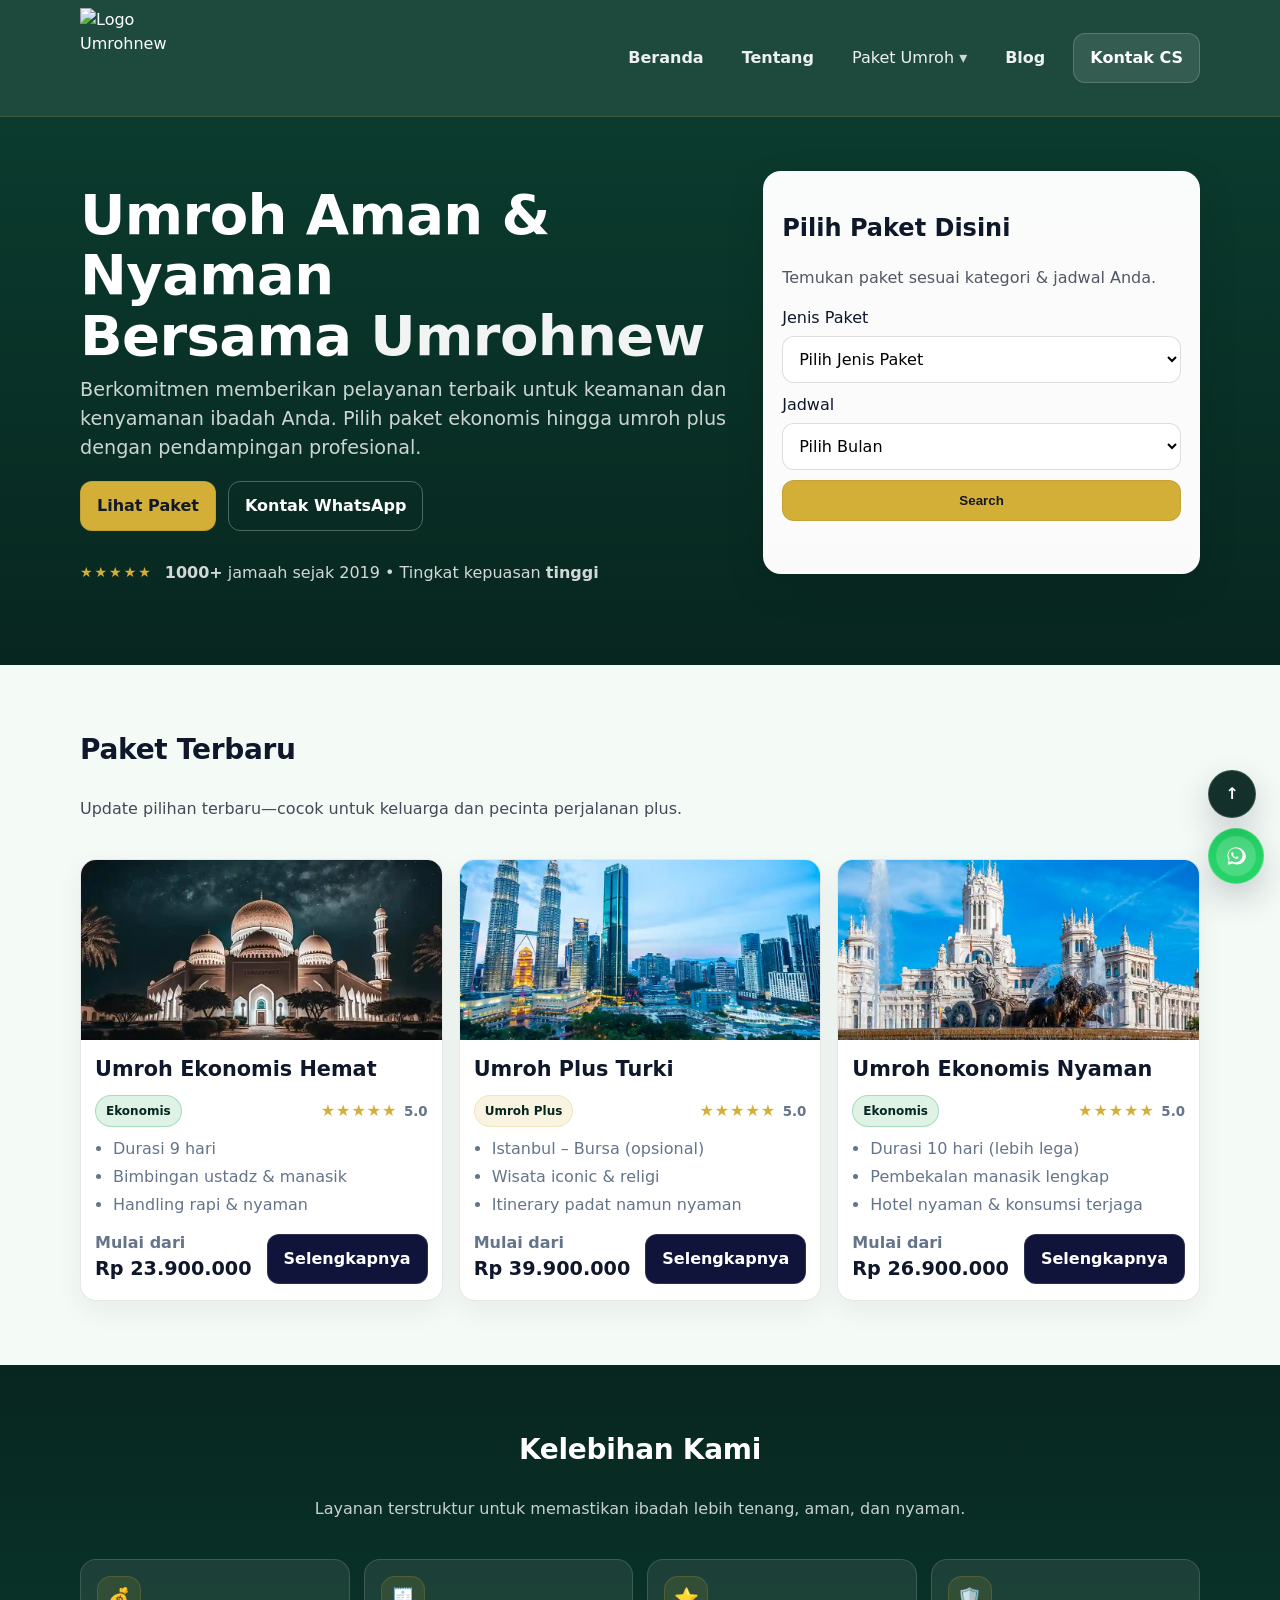
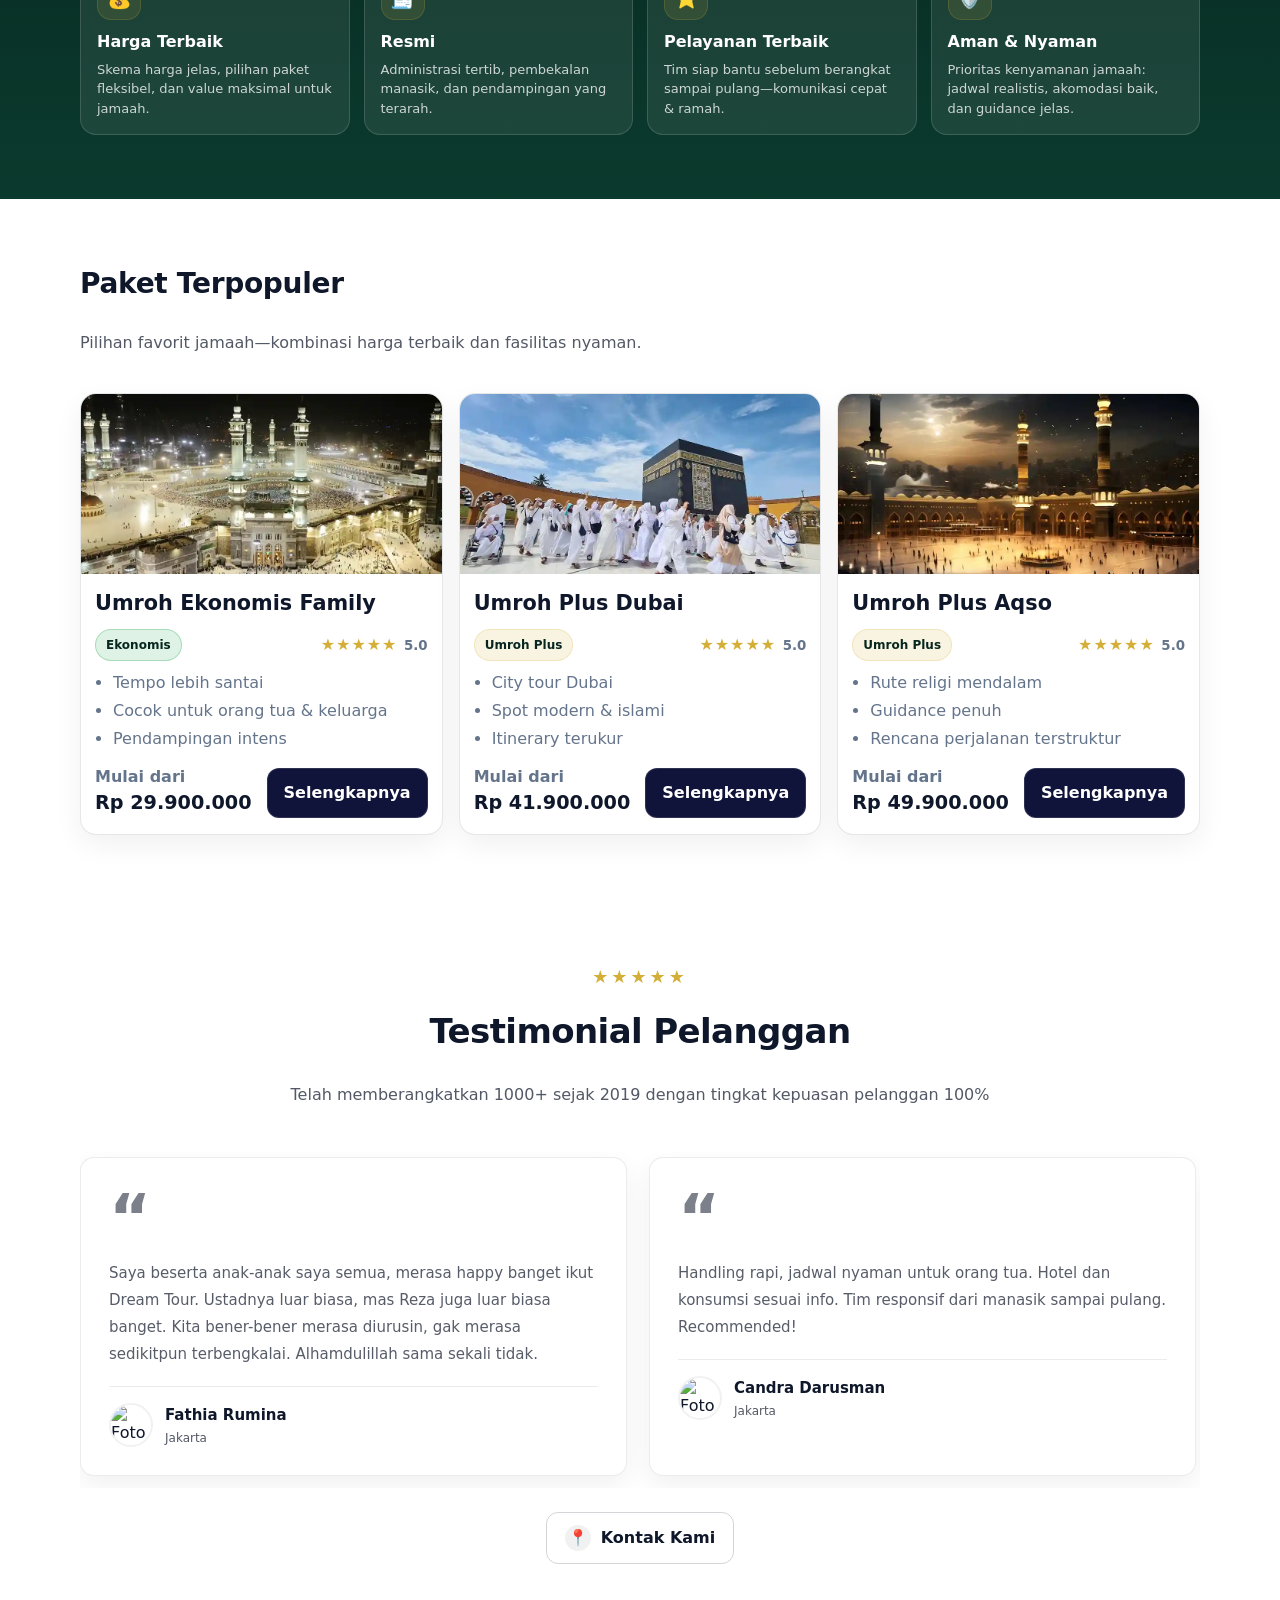
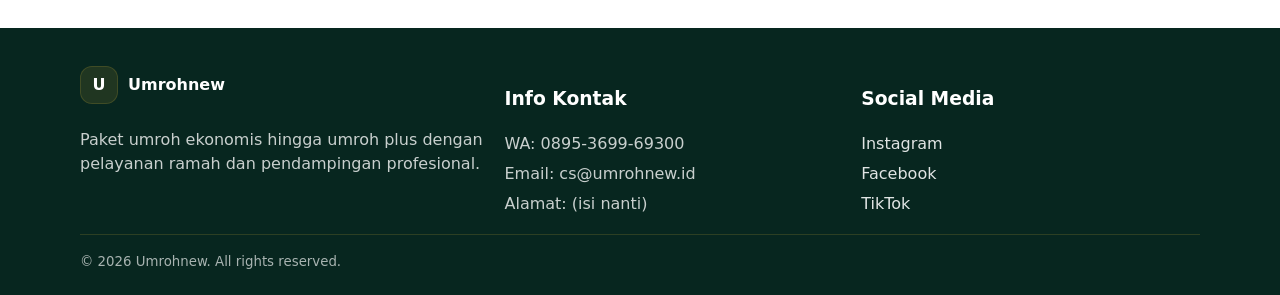
==== commit d802b73b: "Update index.html" ====
--- a/index.html
+++ b/index.html
@@ -198,7 +198,7 @@
   <header class="site-header">
     <div class="container nav-wrap">
       <a class="brand" href="#top" aria-label="Umrohnew">
-        <img class="brand-logo" src="assets/img/logonew.png" alt="Logo Umrohnew" width="1600" height="1600" decoding="async" fetchpriority="high" />
+        <img class="brand-logo" src="assets/img/logonew_11zon.webp" alt="Logo Umrohnew" width="1600" height="1600" decoding="async" fetchpriority="high" />
       </a>
 
       <!-- Mobile nav toggle (no JS) -->
@@ -259,10 +259,6 @@
 
         <!-- SEARCH (functional) -->
         <form id="searchForm" class="search-form" action="#paket-populer" method="get">
-          <label>
-            Cari paket
-            <input id="searchQuery" type="text" name="q" placeholder="Contoh: Turki, Family, 9 Hari" />
-          </label>
 
           <label>
             Jenis Paket
@@ -293,12 +289,7 @@
           </label>
 
           <button class="btn btn-primary btn-full" type="submit">Search</button>
-          <button class="btn btn-dark btn-full" type="button" id="resetSearch">Reset Filter</button>
           <p class="small muted" id="searchResultInfo" aria-live="polite"></p>
-
-          <p class="small muted">
-            Tidak ada yang cocok, ingin paket custom? <a href="kontak.html">Hubungi kami</a>.
-          </p>
         </form>
       </aside>
     </div>
@@ -308,8 +299,8 @@
   <section id="paket-populer" class="section section-soft">
     <div class="container">
       <div class="section-head">
-        <h2>Paket Populer</h2>
-        <p class="muted">Pilihan favorit jamaah—kombinasi harga terbaik dan fasilitas nyaman.</p>
+        <h2>Paket Terbaru</h2>
+        <p class="muted">Update pilihan terbaru—cocok untuk keluarga dan pecinta perjalanan plus.</p>
       </div>
 
       <div class="cards-grid">
@@ -445,8 +436,8 @@
   <section class="section">
     <div class="container">
       <div class="section-head">
-        <h2>Paket Terbaru</h2>
-        <p class="muted">Update pilihan terbaru—cocok untuk keluarga dan pecinta perjalanan plus.</p>
+        <h2>Paket Terpopuler</h2>
+        <p class="muted">Pilihan favorit jamaah—kombinasi harga terbaik dan fasilitas nyaman.</p>
       </div>
 
       <div class="cards-grid">
--- a/assets/css/main.css
+++ b/assets/css/main.css
@@ -1,15 +1,16 @@
+/* ========== Base ========== */ 
 /* ========== Base ========== */ 
 :root{
-  /* GANTI WARNA (tidak sama dengan contoh teal) */
-  --bg: #1b1f5c;          /* biru-ungu gelap */
-  --bg-2: #141742;        /* lebih gelap */
+  /* TONE BARU: HIJAU + GOLD (lebih cocok untuk tema Umroh) */
+  --bg: #0b3b2e;          /* hijau gelap (nav/hero) */
+  --bg-2: #07261f;        /* hijau lebih gelap */
   --text: #0f172a;
   --muted: #64748b;
-  --soft: #f6f7ff;
+  --soft: #f4fbf7;        /* soft hijau muda */
   --white: #ffffff;
 
-  --accent: #ff4d8d;      /* pink */
-  --accent-2: #7c5cff;    /* ungu */
+  --accent: #d4af37;      /* GOLD (primary button, highlight) */
+  --accent-2: #16a34a;    /* HIJAU (secondary accent) */
 
   --card: #ffffff;
   --border: rgba(15, 23, 42, 0.10);
@@ -17,6 +18,7 @@
   --radius: 16px;
   --shadow: 0 14px 40px rgba(2, 6, 23, 0.10);
 }
+
 
 *{ box-sizing: border-box; }
 html{ scroll-behavior: smooth; }
@@ -79,9 +81,9 @@
   position: sticky;
   top: 0;
   z-index: 999; /* ensure above everything */
-  background: rgba(27, 31, 92, 0.92);
+  background: rgba(11, 59, 46, 0.92);
   backdrop-filter: blur(10px);
-  border-bottom: 1px solid rgba(255,255,255,.10);
+  border-bottom: 1px solid rgba(212,175,55,.18);
 }
 .nav-wrap{
   position: relative;
@@ -144,8 +146,8 @@
   left: 0;
   min-width: 190px;
   max-width: calc(100vw - 32px);
-  background: #121442;
-  border: 1px solid rgba(255,255,255,.12);
+  background: #07261f;
+  border: 1px solid rgba(212,175,55,.20);
   border-radius: 14px;
   box-shadow: var(--shadow);
   padding: 8px;
@@ -172,7 +174,7 @@
   width: 44px;
   height: 40px;
   border-radius: 12px;
-  border: 1px solid rgba(255,255,255,.18);
+  border: 1px solid rgba(212,175,55,.28);
   align-items: center;
   justify-content: center;
   gap: 5px;
@@ -235,8 +237,8 @@
     display: block;
     padding: 10px 12px;
     border-radius: 12px;
-    background: rgba(255,255,255,.06);
-    border: 1px solid rgba(255,255,255,.10);
+    background: rgba(212,175,55,.10);
+    border: 1px solid rgba(212,175,55,.18);
   }
 
   /* matikan hover dropdown di mobile */
@@ -286,7 +288,7 @@
   color: rgba(255,255,255,.82);
 }
 .stars{
-  color: #ffd166;
+  color: #d4af37;
   letter-spacing: 2px;
   font-size: 14px;
 }
@@ -331,8 +333,8 @@
 }
 .search-form input:focus,
 .search-form select:focus{
-  border-color: rgba(124, 92, 255, 0.85);
-  box-shadow: 0 0 0 4px rgba(124, 92, 255, 0.20);
+  border-color: rgba(22, 163, 74, 0.85);
+  box-shadow: 0 0 0 4px rgba(22, 163, 74, 0.20);
 }
 
 /* ========== Sections ========== */
@@ -405,19 +407,19 @@
   display: inline-flex;
   padding: 6px 10px;
   border-radius: 999px;
-  background: rgba(124,92,255,.14);
-  border: 1px solid rgba(124,92,255,.28);
-  color: #141742;
+  background: rgba(22,163,74,.14);
+  border: 1px solid rgba(22,163,74,.28);
+  color: #07261f;
   font-weight: 800;
   font-size: 12px;
 }
 .badge-plus{
-  background: rgba(255,77,141,.12);
-  border-color: rgba(255,77,141,.22);
-  color: #141742;
+  background: rgba(212,175,55,.14);
+  border-color: rgba(212,175,55,.22);
+  color: #07261f;
 }
 .rating{
-  color: #d48d00;
+  color: #d4af37;
   font-weight: 900;
   letter-spacing: 1px;
 }
@@ -468,8 +470,8 @@
   border-radius: 14px;
   display: grid;
   place-items: center;
-  background: rgba(255,255,255,.10);
-  border: 1px solid rgba(255,255,255,.14);
+  background: rgba(212,175,55,.12);
+  border: 1px solid rgba(212,175,55,.18);
   margin-bottom: 10px;
   font-size: 20px;
 }
@@ -571,7 +573,7 @@
 
 /* Footer */
 .site-footer{
-  background: #0f1240;
+  background: #07261f;
   color: var(--white);
   padding: 38px 0 22px;
 }
@@ -586,8 +588,8 @@
   border-radius: 12px;
   display: grid;
   place-items: center;
-  background: rgba(255,255,255,.10);
-  border: 1px solid rgba(255,255,255,.16);
+  background: rgba(212,175,55,.12);
+  border: 1px solid rgba(212,175,55,.18);
   font-weight: 800;
 }
 .footer-brand{
@@ -606,7 +608,7 @@
 }
 .footer-list a{ color: rgba(255,255,255,.88); }
 .footer-bottom{
-  border-top: 1px solid rgba(255,255,255,.10);
+  border-top: 1px solid rgba(212,175,55,.18);
   margin-top: 18px;
   padding-top: 14px;
   color: rgba(255,255,255,.65);
@@ -636,7 +638,7 @@
 .float-up{
   width: 48px;
   height: 48px;
-  background: rgba(20, 23, 66, 0.95);
+  background: rgba(7, 38, 31, 0.95);
   color: var(--white);
   font-weight: 900;
 }
@@ -686,8 +688,8 @@
     top: calc(100% + 10px);
     width: min(94vw, 420px);
     margin: 0 auto;
-    background: rgba(15, 18, 64, 0.98);
-    border: 1px solid rgba(255,255,255,.12);
+    background: rgba(7, 38, 31, 0.98);
+    border: 1px solid rgba(212,175,55,.20);
     border-radius: 16px;
     padding: 10px;
     display: none;
@@ -713,14 +715,12 @@
     margin-left: 0;
   }
   .nav-dropmenu a{
-    background: rgba(255,255,255,.06);
-    border: 1px solid rgba(255,255,255,.10);
+    background: rgba(212,175,55,.10);
+    border: 1px solid rgba(212,175,55,.18);
   }
   .nav-toggle:checked ~ .nav{ display: flex; }
 
-  /* ====== DETAIL PAKET (fix utama) ======
-     Ini dibuat "lebih umum" supaya kena walau wrapper-nya beda nama.
-  */
+  /* ====== DETAIL PAKET (fix utama) ====== */
   .detail-grid,
   .detail-layout,
   .detail-wrap,
@@ -732,7 +732,6 @@
     gap: 14px !important;
   }
 
-  /* jika layout detail dibuat pakai flex */
   .detail-grid,
   .detail-layout,
   .detail-wrap,
@@ -750,7 +749,6 @@
     top: auto !important;
   }
 
-  /* tombol booking full width */
   .booking-box .btn,
   .detail-booking .btn,
   .booking-card .btn,
@@ -758,7 +756,6 @@
     width: 100% !important;
   }
 
-  /* card kecil di kiri (ringkasan/informasi) jangan jadi kolom sempit */
   .summary-grid,
   .info-grid,
   .detail-info-grid,
@@ -832,7 +829,6 @@
   .float-wa{ width: 52px; height: 52px; }
   .wa-icon{ width: 38px; height: 38px; }
 
-  /* DETAIL: gambar besar jadi proporsional */
   #heroImg,
   .detail-hero-img img,
   .detail-img img,
@@ -857,41 +853,31 @@
 
 /* =========================================================
    DETAIL PAKET - FORCE 1 COLUMN ON MOBILE (TANPA UBAH HTML)
-   Tempel di PALING BAWAH main.css
 ========================================================= */
-
 @media (max-width: 820px){
-
-  /* 1) Grid utama (gambar kiri + booking kanan) jadi 1 kolom */
   .hero-grid{
     grid-template-columns: 1fr !important;
     gap: 14px !important;
   }
 
-  /* Pastikan section & aside tidak "nyempil" */
   .hero-grid > section,
   .hero-grid > aside{
     width: 100% !important;
     min-width: 0 !important;
   }
 
-  /* 2) Gambar hero di detail: tinggi lebih pendek biar pas HP */
   #heroImg{
     height: 220px !important;
   }
 
-  /* 3) Grid "Informasi Paket" yang pakai inline repeat(2,1fr)
-        -> paksa jadi 1 kolom */
   .hero-grid .cards-grid{
     grid-template-columns: 1fr !important;
   }
 
-  /* 4) Booking box jangan bikin layout sempit, full width */
   .hero-grid aside.hero-card{
     padding: 14px !important;
   }
 
-  /* 5) Tombol harga: rapikan agar teks tidak kepotong */
   .price-opt{
     display: flex !important;
     align-items: center !important;
@@ -901,7 +887,6 @@
     white-space: normal !important;
   }
 
-  /* span harga yang pakai margin-left:auto biar tetap rapi */
   .price-opt span{
     margin-left: auto !important;
     text-align: right !important;
@@ -909,35 +894,28 @@
     flex: 0 0 auto !important;
   }
 
-  /* 6) Meta badge + rating agar tidak memaksa 1 baris */
   .pkg-meta{
     flex-wrap: wrap !important;
     align-items: flex-start !important;
     gap: 8px !important;
   }
 
-  /* 7) Paksa semua card tidak overflow */
   .pkg-card,
   .hero-card{
     min-width: 0 !important;
   }
 }
 
-/* Extra small phones: buat lebih nyaman */
 @media (max-width: 420px){
-
-  /* padding container biar lega */
   .container{
     width: min(1120px, calc(100% - 22px)) !important;
   }
 
-  /* heading tidak terlalu besar */
   #title{
     font-size: 24px !important;
     line-height: 1.15 !important;
   }
 
-  /* tombol price: stack kalau sempit */
   .price-opt{
     flex-direction: column !important;
     align-items: flex-start !important;
@@ -1000,8 +978,8 @@
 }
 .blog-search__input::placeholder{ color: rgba(255,255,255,.70); }
 .blog-search__input:focus{
-  border-color: rgba(255,255,255,.38);
-  box-shadow: 0 0 0 4px rgba(124, 92, 255, 0.20);
+  border-color: rgba(212,175,55,.55);
+  box-shadow: 0 0 0 4px rgba(212,175,55, 0.20);
 }
 
 /* ---------- BLOG CARD TWEAKS ---------- */
@@ -1019,9 +997,9 @@
   display: inline-flex;
   padding: 6px 10px;
   border-radius: 999px;
-  background: rgba(124,92,255,.14);
-  border: 1px solid rgba(124,92,255,.28);
-  color: #141742;
+  background: rgba(22,163,74,.14);
+  border: 1px solid rgba(22,163,74,.28);
+  color: #07261f;
   font-weight: 800;
   font-size: 12px;
 }
@@ -1126,7 +1104,7 @@
   gap: 6px;
 }
 .toc-li a{
-  color: #11143a;
+  color: #07261f;
 }
 .toc-h3{
   margin-left: 12px;
@@ -1180,8 +1158,8 @@
 .article-content blockquote{
   margin: 14px 0;
   padding: 14px 14px;
-  border-left: 4px solid rgba(124,92,255,.65);
-  background: rgba(124,92,255,.08);
+  border-left: 4px solid rgba(22,163,74,.75);
+  background: rgba(22,163,74,.08);
   border-radius: 12px;
   color: rgba(15,23,42,.85);
   font-weight: 600;
@@ -1288,10 +1266,8 @@
 
 /* =========================================================
    FIX TEXT KEPOTONG (BLOG + ARTICLE) - tempel PALING BAWAH
-   Tujuan: semua teks wrap normal di mobile & tidak ellipsis
 ========================================================= */
 
-/* 1) Pastikan elemen di dalam grid/flex boleh mengecil */
 .blog-hero__copy,
 .blog-hero__media,
 .blog-search__row,
@@ -1307,7 +1283,6 @@
   min-width: 0;
 }
 
-/* 2) Paksa text wrap normal (hindari nowrap dari CSS lain) */
 .blog-title,
 .blog-title a,
 .blog-excerpt,
@@ -1324,7 +1299,6 @@
   text-overflow: clip !important;
 }
 
-/* 3) Break kata panjang / URL supaya tidak keluar layar */
 .blog-title,
 .blog-title a,
 .blog-excerpt,
@@ -1340,7 +1314,6 @@
   hyphens: auto;
 }
 
-/* 4) Untuk meta kecil (tanggal, read time) jangan dipaksa 1 baris */
 .blog-meta{
   flex-wrap: wrap;
 }
@@ -1348,14 +1321,12 @@
   display: inline-block;
 }
 
-/* 5) Pastikan gambar & card tidak bikin layout melebar */
 .blog-card .pkg-img img,
 .article-figure img,
 .article-gif img{
   max-width: 100%;
 }
 
-/* 6) Mobile: spacing dan ukuran font agar nyaman & tidak “kebesaran” */
 @media (max-width: 640px){
   .blog-title{
     font-size: 1.05rem;
@@ -1380,14 +1351,11 @@
     line-height: 1.85;
   }
 
-  /* TOC link panjang tidak bikin overflow */
   .toc-ul{
     padding-left: 16px;
   }
 }
 
-/* 7) Jika ada CSS lain yang melakukan line-clamp pada .muted atau paragraf,
-      ini mengunci blog excerpt agar selalu tampil full */
 .blog-excerpt{
   -webkit-line-clamp: unset !important;
   line-clamp: unset !important;
@@ -1418,8 +1386,8 @@
   border-radius: 14px;
   display: grid;
   place-items: center;
-  background: rgba(124,92,255,.10);
-  border: 1px solid rgba(124,92,255,.18);
+  background: rgba(22,163,74,.10);
+  border: 1px solid rgba(22,163,74,.18);
   flex: 0 0 auto;
 }
 
@@ -1436,7 +1404,6 @@
   display: block;
 }
 
-/* grid form + side */
 .contact-grid{
   display: grid;
   grid-template-columns: 1.15fr .85fr;
@@ -1444,7 +1411,6 @@
   align-items: start;
 }
 
-/* form */
 .contact-form{
   background: #fff;
   border: 1px solid rgba(15,23,42,.10);
@@ -1479,11 +1445,10 @@
 .contact-form input:focus,
 .contact-form select:focus,
 .contact-form textarea:focus{
-  border-color: rgba(124, 92, 255, 0.85);
-  box-shadow: 0 0 0 4px rgba(124, 92, 255, 0.20);
-}
-
-/* side note */
+  border-color: rgba(22, 163, 74, 0.85);
+  box-shadow: 0 0 0 4px rgba(22, 163, 74, 0.20);
+}
+
 .contact-side{
   min-width: 0;
 }
@@ -1506,7 +1471,6 @@
   flex: 0 0 auto;
 }
 
-/* Mobile */
 @media (max-width: 980px){
   .contact-grid{
     grid-template-columns: 1fr;
@@ -1527,7 +1491,28 @@
   }
 }
 
-/* anti overflow */
 .contact-grid, .contact-form, .contact-side{
   min-width: 0;
 }
+
+/* =========================================================
+   FIX KONTRAS TEKS DI SECTION-SOFT (INDEX) - tempel paling bawah
+========================================================= */
+
+/* Naikkan kontras teks muted secara umum */
+.muted{
+  color: rgba(15, 23, 42, 0.72); /* lebih gelap dari sebelumnya */
+}
+
+/* Khusus area soft background: bikin lebih tegas lagi */
+.section-soft .muted{
+  color: rgba(15, 23, 42, 0.78);
+}
+.section-soft .pkg-body .muted{
+  color: rgba(15, 23, 42, 0.78);
+}
+
+/* Kalau ada excerpt blog yang pakai muted juga */
+.section-soft p.muted{
+  color: rgba(15, 23, 42, 0.78);
+}
--- a/assets/css/main.css
+++ b/assets/css/main.css
@@ -1,15 +1,16 @@
+/* ========== Base ========== */ 
 /* ========== Base ========== */ 
 :root{
-  /* GANTI WARNA (tidak sama dengan contoh teal) */
-  --bg: #1b1f5c;          /* biru-ungu gelap */
-  --bg-2: #141742;        /* lebih gelap */
+  /* TONE BARU: HIJAU + GOLD (lebih cocok untuk tema Umroh) */
+  --bg: #0b3b2e;          /* hijau gelap (nav/hero) */
+  --bg-2: #07261f;        /* hijau lebih gelap */
   --text: #0f172a;
   --muted: #64748b;
-  --soft: #f6f7ff;
+  --soft: #f4fbf7;        /* soft hijau muda */
   --white: #ffffff;
 
-  --accent: #ff4d8d;      /* pink */
-  --accent-2: #7c5cff;    /* ungu */
+  --accent: #d4af37;      /* GOLD (primary button, highlight) */
+  --accent-2: #16a34a;    /* HIJAU (secondary accent) */
 
   --card: #ffffff;
   --border: rgba(15, 23, 42, 0.10);
@@ -17,6 +18,7 @@
   --radius: 16px;
   --shadow: 0 14px 40px rgba(2, 6, 23, 0.10);
 }
+
 
 *{ box-sizing: border-box; }
 html{ scroll-behavior: smooth; }
@@ -79,9 +81,9 @@
   position: sticky;
   top: 0;
   z-index: 999; /* ensure above everything */
-  background: rgba(27, 31, 92, 0.92);
+  background: rgba(11, 59, 46, 0.92);
   backdrop-filter: blur(10px);
-  border-bottom: 1px solid rgba(255,255,255,.10);
+  border-bottom: 1px solid rgba(212,175,55,.18);
 }
 .nav-wrap{
   position: relative;
@@ -144,8 +146,8 @@
   left: 0;
   min-width: 190px;
   max-width: calc(100vw - 32px);
-  background: #121442;
-  border: 1px solid rgba(255,255,255,.12);
+  background: #07261f;
+  border: 1px solid rgba(212,175,55,.20);
   border-radius: 14px;
   box-shadow: var(--shadow);
   padding: 8px;
@@ -172,7 +174,7 @@
   width: 44px;
   height: 40px;
   border-radius: 12px;
-  border: 1px solid rgba(255,255,255,.18);
+  border: 1px solid rgba(212,175,55,.28);
   align-items: center;
   justify-content: center;
   gap: 5px;
@@ -235,8 +237,8 @@
     display: block;
     padding: 10px 12px;
     border-radius: 12px;
-    background: rgba(255,255,255,.06);
-    border: 1px solid rgba(255,255,255,.10);
+    background: rgba(212,175,55,.10);
+    border: 1px solid rgba(212,175,55,.18);
   }
 
   /* matikan hover dropdown di mobile */
@@ -286,7 +288,7 @@
   color: rgba(255,255,255,.82);
 }
 .stars{
-  color: #ffd166;
+  color: #d4af37;
   letter-spacing: 2px;
   font-size: 14px;
 }
@@ -331,8 +333,8 @@
 }
 .search-form input:focus,
 .search-form select:focus{
-  border-color: rgba(124, 92, 255, 0.85);
-  box-shadow: 0 0 0 4px rgba(124, 92, 255, 0.20);
+  border-color: rgba(22, 163, 74, 0.85);
+  box-shadow: 0 0 0 4px rgba(22, 163, 74, 0.20);
 }
 
 /* ========== Sections ========== */
@@ -405,19 +407,19 @@
   display: inline-flex;
   padding: 6px 10px;
   border-radius: 999px;
-  background: rgba(124,92,255,.14);
-  border: 1px solid rgba(124,92,255,.28);
-  color: #141742;
+  background: rgba(22,163,74,.14);
+  border: 1px solid rgba(22,163,74,.28);
+  color: #07261f;
   font-weight: 800;
   font-size: 12px;
 }
 .badge-plus{
-  background: rgba(255,77,141,.12);
-  border-color: rgba(255,77,141,.22);
-  color: #141742;
+  background: rgba(212,175,55,.14);
+  border-color: rgba(212,175,55,.22);
+  color: #07261f;
 }
 .rating{
-  color: #d48d00;
+  color: #d4af37;
   font-weight: 900;
   letter-spacing: 1px;
 }
@@ -468,8 +470,8 @@
   border-radius: 14px;
   display: grid;
   place-items: center;
-  background: rgba(255,255,255,.10);
-  border: 1px solid rgba(255,255,255,.14);
+  background: rgba(212,175,55,.12);
+  border: 1px solid rgba(212,175,55,.18);
   margin-bottom: 10px;
   font-size: 20px;
 }
@@ -571,7 +573,7 @@
 
 /* Footer */
 .site-footer{
-  background: #0f1240;
+  background: #07261f;
   color: var(--white);
   padding: 38px 0 22px;
 }
@@ -586,8 +588,8 @@
   border-radius: 12px;
   display: grid;
   place-items: center;
-  background: rgba(255,255,255,.10);
-  border: 1px solid rgba(255,255,255,.16);
+  background: rgba(212,175,55,.12);
+  border: 1px solid rgba(212,175,55,.18);
   font-weight: 800;
 }
 .footer-brand{
@@ -606,7 +608,7 @@
 }
 .footer-list a{ color: rgba(255,255,255,.88); }
 .footer-bottom{
-  border-top: 1px solid rgba(255,255,255,.10);
+  border-top: 1px solid rgba(212,175,55,.18);
   margin-top: 18px;
   padding-top: 14px;
   color: rgba(255,255,255,.65);
@@ -636,7 +638,7 @@
 .float-up{
   width: 48px;
   height: 48px;
-  background: rgba(20, 23, 66, 0.95);
+  background: rgba(7, 38, 31, 0.95);
   color: var(--white);
   font-weight: 900;
 }
@@ -686,8 +688,8 @@
     top: calc(100% + 10px);
     width: min(94vw, 420px);
     margin: 0 auto;
-    background: rgba(15, 18, 64, 0.98);
-    border: 1px solid rgba(255,255,255,.12);
+    background: rgba(7, 38, 31, 0.98);
+    border: 1px solid rgba(212,175,55,.20);
     border-radius: 16px;
     padding: 10px;
     display: none;
@@ -713,14 +715,12 @@
     margin-left: 0;
   }
   .nav-dropmenu a{
-    background: rgba(255,255,255,.06);
-    border: 1px solid rgba(255,255,255,.10);
+    background: rgba(212,175,55,.10);
+    border: 1px solid rgba(212,175,55,.18);
   }
   .nav-toggle:checked ~ .nav{ display: flex; }
 
-  /* ====== DETAIL PAKET (fix utama) ======
-     Ini dibuat "lebih umum" supaya kena walau wrapper-nya beda nama.
-  */
+  /* ====== DETAIL PAKET (fix utama) ====== */
   .detail-grid,
   .detail-layout,
   .detail-wrap,
@@ -732,7 +732,6 @@
     gap: 14px !important;
   }
 
-  /* jika layout detail dibuat pakai flex */
   .detail-grid,
   .detail-layout,
   .detail-wrap,
@@ -750,7 +749,6 @@
     top: auto !important;
   }
 
-  /* tombol booking full width */
   .booking-box .btn,
   .detail-booking .btn,
   .booking-card .btn,
@@ -758,7 +756,6 @@
     width: 100% !important;
   }
 
-  /* card kecil di kiri (ringkasan/informasi) jangan jadi kolom sempit */
   .summary-grid,
   .info-grid,
   .detail-info-grid,
@@ -832,7 +829,6 @@
   .float-wa{ width: 52px; height: 52px; }
   .wa-icon{ width: 38px; height: 38px; }
 
-  /* DETAIL: gambar besar jadi proporsional */
   #heroImg,
   .detail-hero-img img,
   .detail-img img,
@@ -857,41 +853,31 @@
 
 /* =========================================================
    DETAIL PAKET - FORCE 1 COLUMN ON MOBILE (TANPA UBAH HTML)
-   Tempel di PALING BAWAH main.css
 ========================================================= */
-
 @media (max-width: 820px){
-
-  /* 1) Grid utama (gambar kiri + booking kanan) jadi 1 kolom */
   .hero-grid{
     grid-template-columns: 1fr !important;
     gap: 14px !important;
   }
 
-  /* Pastikan section & aside tidak "nyempil" */
   .hero-grid > section,
   .hero-grid > aside{
     width: 100% !important;
     min-width: 0 !important;
   }
 
-  /* 2) Gambar hero di detail: tinggi lebih pendek biar pas HP */
   #heroImg{
     height: 220px !important;
   }
 
-  /* 3) Grid "Informasi Paket" yang pakai inline repeat(2,1fr)
-        -> paksa jadi 1 kolom */
   .hero-grid .cards-grid{
     grid-template-columns: 1fr !important;
   }
 
-  /* 4) Booking box jangan bikin layout sempit, full width */
   .hero-grid aside.hero-card{
     padding: 14px !important;
   }
 
-  /* 5) Tombol harga: rapikan agar teks tidak kepotong */
   .price-opt{
     display: flex !important;
     align-items: center !important;
@@ -901,7 +887,6 @@
     white-space: normal !important;
   }
 
-  /* span harga yang pakai margin-left:auto biar tetap rapi */
   .price-opt span{
     margin-left: auto !important;
     text-align: right !important;
@@ -909,35 +894,28 @@
     flex: 0 0 auto !important;
   }
 
-  /* 6) Meta badge + rating agar tidak memaksa 1 baris */
   .pkg-meta{
     flex-wrap: wrap !important;
     align-items: flex-start !important;
     gap: 8px !important;
   }
 
-  /* 7) Paksa semua card tidak overflow */
   .pkg-card,
   .hero-card{
     min-width: 0 !important;
   }
 }
 
-/* Extra small phones: buat lebih nyaman */
 @media (max-width: 420px){
-
-  /* padding container biar lega */
   .container{
     width: min(1120px, calc(100% - 22px)) !important;
   }
 
-  /* heading tidak terlalu besar */
   #title{
     font-size: 24px !important;
     line-height: 1.15 !important;
   }
 
-  /* tombol price: stack kalau sempit */
   .price-opt{
     flex-direction: column !important;
     align-items: flex-start !important;
@@ -1000,8 +978,8 @@
 }
 .blog-search__input::placeholder{ color: rgba(255,255,255,.70); }
 .blog-search__input:focus{
-  border-color: rgba(255,255,255,.38);
-  box-shadow: 0 0 0 4px rgba(124, 92, 255, 0.20);
+  border-color: rgba(212,175,55,.55);
+  box-shadow: 0 0 0 4px rgba(212,175,55, 0.20);
 }
 
 /* ---------- BLOG CARD TWEAKS ---------- */
@@ -1019,9 +997,9 @@
   display: inline-flex;
   padding: 6px 10px;
   border-radius: 999px;
-  background: rgba(124,92,255,.14);
-  border: 1px solid rgba(124,92,255,.28);
-  color: #141742;
+  background: rgba(22,163,74,.14);
+  border: 1px solid rgba(22,163,74,.28);
+  color: #07261f;
   font-weight: 800;
   font-size: 12px;
 }
@@ -1126,7 +1104,7 @@
   gap: 6px;
 }
 .toc-li a{
-  color: #11143a;
+  color: #07261f;
 }
 .toc-h3{
   margin-left: 12px;
@@ -1180,8 +1158,8 @@
 .article-content blockquote{
   margin: 14px 0;
   padding: 14px 14px;
-  border-left: 4px solid rgba(124,92,255,.65);
-  background: rgba(124,92,255,.08);
+  border-left: 4px solid rgba(22,163,74,.75);
+  background: rgba(22,163,74,.08);
   border-radius: 12px;
   color: rgba(15,23,42,.85);
   font-weight: 600;
@@ -1288,10 +1266,8 @@
 
 /* =========================================================
    FIX TEXT KEPOTONG (BLOG + ARTICLE) - tempel PALING BAWAH
-   Tujuan: semua teks wrap normal di mobile & tidak ellipsis
 ========================================================= */
 
-/* 1) Pastikan elemen di dalam grid/flex boleh mengecil */
 .blog-hero__copy,
 .blog-hero__media,
 .blog-search__row,
@@ -1307,7 +1283,6 @@
   min-width: 0;
 }
 
-/* 2) Paksa text wrap normal (hindari nowrap dari CSS lain) */
 .blog-title,
 .blog-title a,
 .blog-excerpt,
@@ -1324,7 +1299,6 @@
   text-overflow: clip !important;
 }
 
-/* 3) Break kata panjang / URL supaya tidak keluar layar */
 .blog-title,
 .blog-title a,
 .blog-excerpt,
@@ -1340,7 +1314,6 @@
   hyphens: auto;
 }
 
-/* 4) Untuk meta kecil (tanggal, read time) jangan dipaksa 1 baris */
 .blog-meta{
   flex-wrap: wrap;
 }
@@ -1348,14 +1321,12 @@
   display: inline-block;
 }
 
-/* 5) Pastikan gambar & card tidak bikin layout melebar */
 .blog-card .pkg-img img,
 .article-figure img,
 .article-gif img{
   max-width: 100%;
 }
 
-/* 6) Mobile: spacing dan ukuran font agar nyaman & tidak “kebesaran” */
 @media (max-width: 640px){
   .blog-title{
     font-size: 1.05rem;
@@ -1380,14 +1351,11 @@
     line-height: 1.85;
   }
 
-  /* TOC link panjang tidak bikin overflow */
   .toc-ul{
     padding-left: 16px;
   }
 }
 
-/* 7) Jika ada CSS lain yang melakukan line-clamp pada .muted atau paragraf,
-      ini mengunci blog excerpt agar selalu tampil full */
 .blog-excerpt{
   -webkit-line-clamp: unset !important;
   line-clamp: unset !important;
@@ -1418,8 +1386,8 @@
   border-radius: 14px;
   display: grid;
   place-items: center;
-  background: rgba(124,92,255,.10);
-  border: 1px solid rgba(124,92,255,.18);
+  background: rgba(22,163,74,.10);
+  border: 1px solid rgba(22,163,74,.18);
   flex: 0 0 auto;
 }
 
@@ -1436,7 +1404,6 @@
   display: block;
 }
 
-/* grid form + side */
 .contact-grid{
   display: grid;
   grid-template-columns: 1.15fr .85fr;
@@ -1444,7 +1411,6 @@
   align-items: start;
 }
 
-/* form */
 .contact-form{
   background: #fff;
   border: 1px solid rgba(15,23,42,.10);
@@ -1479,11 +1445,10 @@
 .contact-form input:focus,
 .contact-form select:focus,
 .contact-form textarea:focus{
-  border-color: rgba(124, 92, 255, 0.85);
-  box-shadow: 0 0 0 4px rgba(124, 92, 255, 0.20);
-}
-
-/* side note */
+  border-color: rgba(22, 163, 74, 0.85);
+  box-shadow: 0 0 0 4px rgba(22, 163, 74, 0.20);
+}
+
 .contact-side{
   min-width: 0;
 }
@@ -1506,7 +1471,6 @@
   flex: 0 0 auto;
 }
 
-/* Mobile */
 @media (max-width: 980px){
   .contact-grid{
     grid-template-columns: 1fr;
@@ -1527,7 +1491,28 @@
   }
 }
 
-/* anti overflow */
 .contact-grid, .contact-form, .contact-side{
   min-width: 0;
 }
+
+/* =========================================================
+   FIX KONTRAS TEKS DI SECTION-SOFT (INDEX) - tempel paling bawah
+========================================================= */
+
+/* Naikkan kontras teks muted secara umum */
+.muted{
+  color: rgba(15, 23, 42, 0.72); /* lebih gelap dari sebelumnya */
+}
+
+/* Khusus area soft background: bikin lebih tegas lagi */
+.section-soft .muted{
+  color: rgba(15, 23, 42, 0.78);
+}
+.section-soft .pkg-body .muted{
+  color: rgba(15, 23, 42, 0.78);
+}
+
+/* Kalau ada excerpt blog yang pakai muted juga */
+.section-soft p.muted{
+  color: rgba(15, 23, 42, 0.78);
+}
